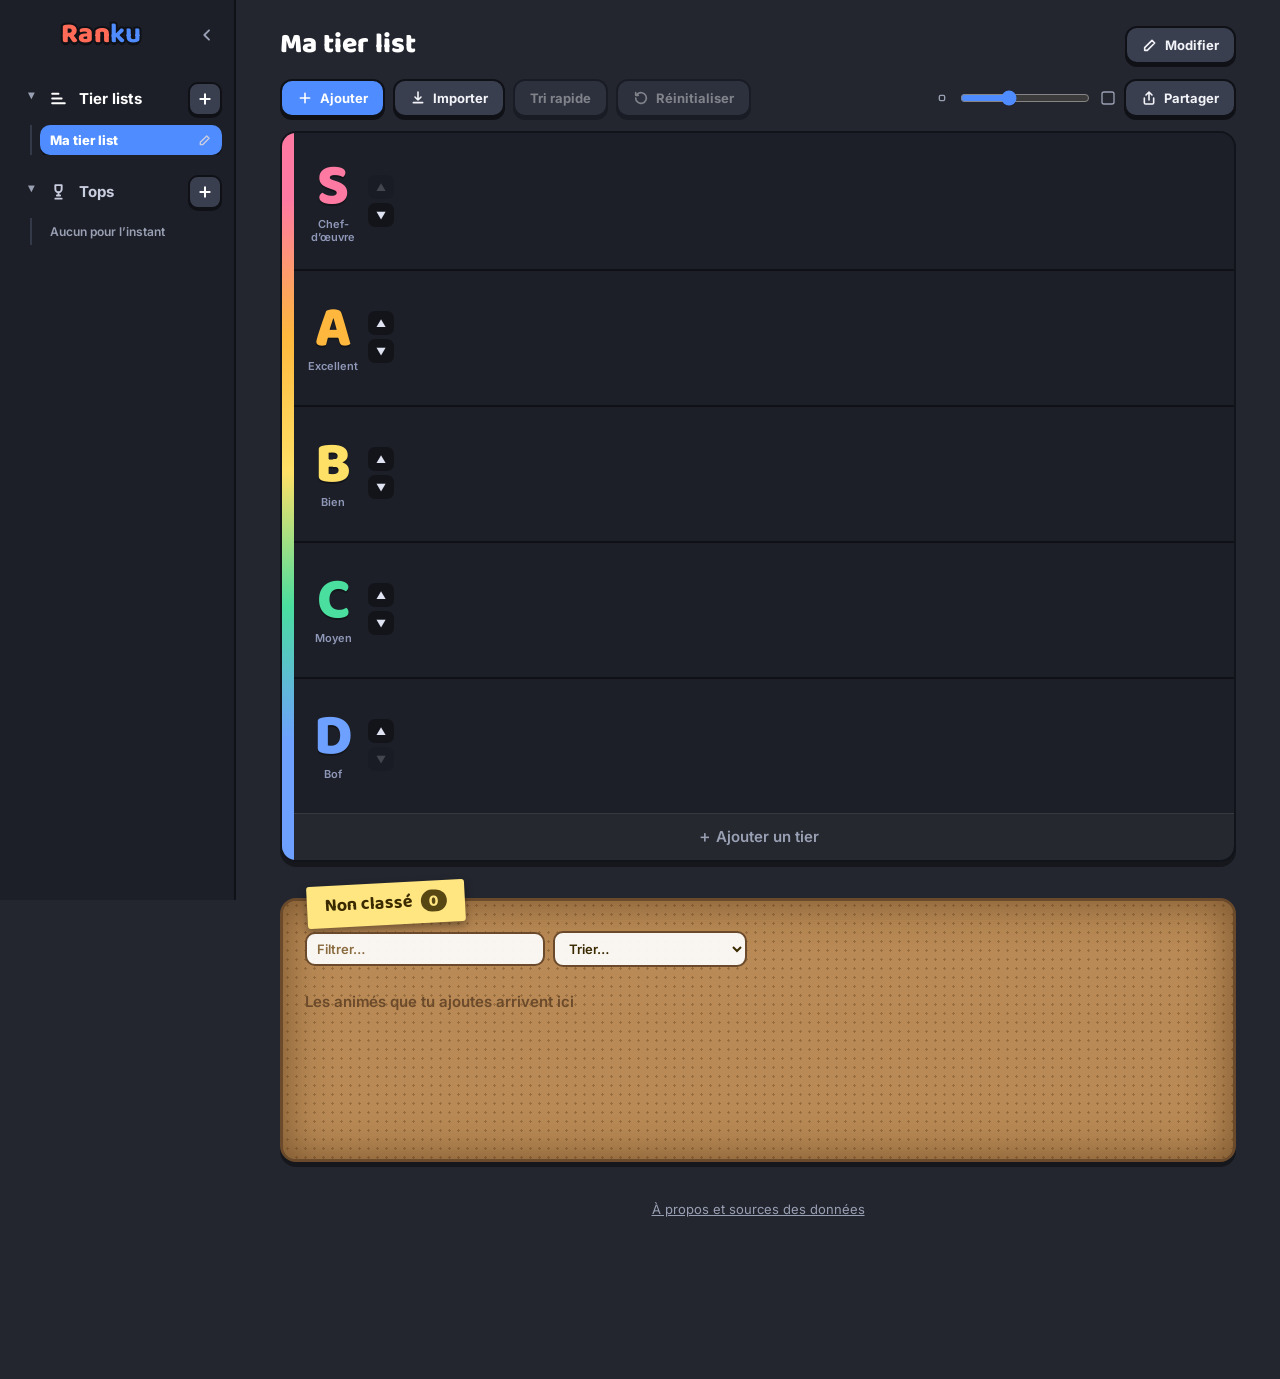
==== index.html @ 0765865b "Personnages d'un animé (tout ajouter), bouton Terminé du tri rapide, correction du null, export imag" ====
<!doctype html>
<html lang="fr">
<head>
<meta charset="utf-8">
<meta name="viewport" content="width=device-width, initial-scale=1, viewport-fit=cover">
<title>Ranku</title>
<link rel="icon" href="icons/icon-192.png">
<link rel="preconnect" href="https://fonts.googleapis.com">
<link rel="stylesheet" href="https://fonts.googleapis.com/css2?family=Baloo+2:wght@600;700;800&family=Inter:wght@400;600;700&display=swap">
<link rel="stylesheet" href="style.css">
</head>
<body>
<aside id="side" aria-label="Navigation"></aside>
<header class="top">
  <h1 class="brand"><img class="mark" src="icons/icon-192.png" alt="" width="38" height="38"><span>Ran</span><b>ku</b></h1>
  <nav id="listTabs" class="list-tabs" aria-label="Navigation"></nav>
</header>

<main id="welcomeView" hidden></main>
<main id="board" hidden></main>
<main id="topView" hidden></main>
<footer class="site-foot"><button id="btnAbout" class="link" type="button">À propos et sources des données</button></footer>

<dialog id="dlgSearch" class="swin">
  <div class="sw-head"><h2 id="srTitle">Ajouter des animés</h2><button class="sw-x" id="srClose" type="button" aria-label="Fermer">✕</button></div>
  <div class="sw-bar"><label class="sw-srch">
    <svg viewBox="0 0 24 24"><circle cx="11" cy="11" r="7"/><path d="M20 20l-3.5-3.5"/></svg>
    <input id="q" type="text" placeholder="Titre d'un animé…" autocomplete="off" autocapitalize="off" spellcheck="false" enterkeyhint="search">
    <kbd title="Appuie sur la touche / pour ouvrir la recherche">/</kbd>
    <button class="sw-clr" id="srClr" type="button" aria-label="Effacer">✕</button>
  </label></div>
  <div class="sw-tools" id="srTools"></div>
  <div class="sw-cnt" id="srCnt"></div>
  <div class="sw-grid" id="results"></div>
  <div class="sw-foot">
    <button class="sw-pill cu-btn" id="srCustom" type="button"><svg viewBox="0 0 24 24"><path d="M12 5v14M5 12h14"/></svg>Carte perso</button>
    <button class="sw-link" id="srAni" type="button" hidden></button>
    <span class="sw-count" id="srCount"></span>
    <button class="sw-go" id="srDone" type="button">Terminé</button>
  </div>
  <div class="sw-toast" id="srToast"></div>
</dialog>

<dialog id="dlgCustom" class="modal">
  <div class="cu-in">
    <h2 id="cuTitle">Carte personnalisée</h2>
    <p class="imp-note" id="cuNote">Pour ce qui n’est pas dans la base : choisis une image, donne-lui un nom, et elle se range comme n’importe quelle carte.</p>
    <div class="cu-row">
      <div class="cu-pic" id="cuPic"><span>Pas d’image</span></div>
      <div class="cu-btns">
        <button class="ghost sm" id="cuPick" type="button">Image de l’appareil…</button>
        <button class="ghost sm" id="cuLinkBtn" type="button">Lien d’une image…</button>
        <input type="file" id="cuFile" accept="image/*" hidden>
      </div>
    </div>
    <div class="fi-link" id="cuLink" hidden><input id="cuUrl" placeholder="https://… adresse d’une image" autocomplete="off"><button class="primary sm" id="cuUrlOk" type="button">Utiliser</button></div>
    <label class="fld">Nom <input id="cuName" maxlength="80" autocomplete="off" placeholder="Ex. Janemba"></label>
    <label class="fld" id="cuSubWrap">Série d’origine (facultatif) <input id="cuSub" maxlength="80" autocomplete="off" placeholder="Ex. Dragon Ball Z"></label>
    <div class="imp-state err" id="cuMsg" hidden></div>
    <div class="foot">
      <button class="ghost" id="cuCancel" type="button">Annuler</button>
      <button class="primary" id="cuOk" type="button">Ajouter</button>
    </div>
  </div>
</dialog>

<dialog id="dlgFiche" class="modal fiche">
  <div class="fi-head">
    <img id="fiImg" alt="">
    <div class="fi-t"><h2 id="fiTitle"></h2><span id="fiSub"></span>
    <div class="fi-img">
      <button class="ghost sm" id="fiPick" type="button">Changer l’image…</button>
      <button class="ghost sm" id="fiLinkBtn" type="button">Lien d’une image…</button>
      <button class="ghost sm" id="fiReset" type="button" hidden>Image d’origine</button>
      <input type="file" id="fiFile" accept="image/*" hidden>
    </div>
    </div>
    <button class="sw-x" id="fiClose" type="button" aria-label="Fermer">✕</button>
  </div>
  <div class="fi-link" id="fiLink" hidden><input id="fiUrl" placeholder="https://… adresse d’une image" autocomplete="off"><button class="primary sm" id="fiUrlOk" type="button">Utiliser</button></div>
  <div class="fi-list" id="fiList"></div>
  <div class="fi-foot">
    <button class="danger" id="fiDel" type="button">Retirer de ma liste</button>
    <button class="primary" id="fiOk" type="button">Terminé</button>
  </div>
</dialog>

<dialog id="dlgTier" class="modal">
  <form method="dialog" id="formTier">
    <h2 id="tierTitle">Modifier le tier</h2>
    <div class="tier tier-preview" id="tierPrev">
      <div class="tier-label"><b></b><small></small></div>
      <div class="zone"></div>
    </div>
    <label class="fld">Nom <input id="tierName" maxlength="20" autocomplete="off" placeholder="S, A, Top…"></label>
    <label class="fld">Légende <input id="tierDesc" maxlength="24" autocomplete="off" placeholder="facultatif"></label>
    <div class="swatches" id="swatches" role="group" aria-label="Couleur"></div>
    <div class="foot">
      <div class="only-edit">
        <button type="button" id="tierDel" class="danger sm">Supprimer</button>
        <button type="button" id="tierUp" class="ghost sm" aria-label="Monter">↑</button>
        <button type="button" id="tierDown" class="ghost sm" aria-label="Descendre">↓</button>
      </div>
      <button value="ok" id="tierOk" class="primary">OK</button>
      <button value="cancel" id="tierCancel" class="ghost only-new">Annuler</button>
    </div>
  </form>
</dialog>

<dialog id="dlgShare" class="modal share">
  <div class="sh-head"><h2>Partager ma tier list</h2><button class="sw-x" id="shClose" type="button" aria-label="Fermer">✕</button></div>
  <div class="sh-prev"><div id="shState">Création de l’image…</div><img id="shImg" alt="Aperçu de ta tier list" hidden></div>
  <div class="sh-act">
    <button class="ghost" id="shDl" type="button" disabled>Télécharger l’image</button>
    <button class="ghost" id="shCopy" type="button" disabled>Copier</button>
    <button class="primary" id="shShare" type="button" disabled>Partager…</button>
  </div>
</dialog>

<dialog id="dlgImport" class="modal">
  <div class="imp-in">
    <h2>Importer ma liste</h2>
    <div class="imp-dest imp-srcrow" id="impSrc"></div>
    <p class="imp-note" id="impNote">Entre ton pseudo AniList : tes animés <b>terminés</b> arrivent dans « Non classé ». Ce qui est déjà dans ta liste ne bouge pas : seuls les <b>nouveaux</b> sont ajoutés, tu peux donc réimporter quand tu veux. Les saisons d’une même licence sont regroupées. Ton profil doit être public.</p>
    <label class="fld" id="impUserRow">Pseudo AniList <input id="impUser" autocomplete="off" autocapitalize="off" spellcheck="false" placeholder="Ex. Goku"></label>
    <div class="imp-file imp-hide" id="impFileRow">
      <button class="ghost" id="impPick" type="button">Choisir le fichier d’export…</button>
      <span id="impFileName">Aucun fichier choisi</span>
      <input type="file" id="impFile" accept=".xml,.gz,application/xml,text/xml,application/gzip,application/x-gzip" hidden>
    </div>
    <div class="imp-dest" id="impDest"></div>
    <div id="impState" class="imp-state" hidden></div>
    <div class="foot">
      <button class="ghost" id="impClose" type="button">Fermer</button>
      <button class="primary" id="impGo" type="button">Importer</button>
    </div>
  </div>
</dialog>

<dialog id="dlgChars" class="modal">
  <div class="imp-in">
    <h2>Personnages principaux de mes animés</h2>
    <p class="imp-note">Choisis une de tes listes d’animés : les personnages <b>principaux</b> de ses animés arrivent dans « Non classé ». Ce qui est déjà dans cette liste ne bouge pas. Les méchants n’ont pas toujours le rôle « principal » : cherche-les avec la barre de recherche.</p>
    <div class="imp-dest" id="chSrc"></div>
    <div id="chState" class="imp-state" hidden></div>
    <div class="foot">
      <button class="ghost" id="chClose" type="button">Fermer</button>
      <button class="primary" id="chGo" type="button">Ajouter</button>
    </div>
  </div>
</dialog>

<dialog id="dlgTop" class="modal">
  <form method="dialog">
    <h2 id="topTitle">Nouveau top</h2>
    <label class="fld">Nom <input id="topName" maxlength="30" autocomplete="off" placeholder="Ex. Mon top 10 animés"></label>
    <div class="imp-dest imp-srcrow" id="topSize"></div>
    <div class="imp-dest type-row" id="topType"></div>
    <div class="foot">
      <div class="only-edit"><button type="button" id="topDel" class="danger sm">Supprimer</button></div>
      <button value="ok" id="topOk" class="primary">Créer</button>
      <button value="cancel" class="ghost only-new">Annuler</button>
    </div>
  </form>
</dialog>

<dialog id="dlgList" class="modal">
  <form method="dialog">
    <h2 id="listTitle">Nouvelle tier list</h2>
    <label class="fld">Nom <input id="listName" maxlength="30" autocomplete="off" placeholder="Ex. Mes animés 2025"></label>
    <div class="imp-dest type-row" id="listType"></div>
    <div class="foot">
      <div class="only-edit"><button type="button" id="listDel" class="danger sm">Supprimer</button></div>
      <button value="ok" id="listOk" class="primary">Créer</button>
      <button value="cancel" class="ghost only-new">Annuler</button>
    </div>
  </form>
</dialog>

<dialog id="dlgAbout" class="modal">
  <form method="dialog">
    <h2>À propos</h2>
    <p>Données des animés : <a href="https://github.com/manami-project/anime-offline-database" target="_blank" rel="noopener">anime-offline-database</a> (manami-project), licence <a href="https://opendatacommons.org/licenses/odbl/1.0/" target="_blank" rel="noopener">ODbL 1.0</a>. Complété par l'API <a href="https://anilist.co" target="_blank" rel="noopener">AniList</a> pour les sorties récentes. Les affiches appartiennent à leurs ayants droit.</p>
    <p id="aboutDate"></p>
    <button value="close" class="primary">Fermer</button>
  </form>
</dialog>

<div id="selBar" class="sel-bar" hidden></div>

<dialog id="dlgSort" class="sortwin">
  <div class="qs-head"><span id="qsProg"></span><button class="sw-x" id="qsClose" type="button" aria-label="Fermer">✕</button></div>
  <div class="qs-bar"><i id="qsFill"></i></div>
  <div class="qs-body" id="qsBody"></div>
  <div class="qs-tiers" id="qsTiers"></div>
  <div class="qs-act">
    <button class="ghost" id="qsUndo" type="button" disabled>Annuler</button>
    <button class="ghost" id="qsSkip" type="button">Passer</button>
    <button class="danger" id="qsDel" type="button">Retirer</button>
    <button class="primary" id="qsDone" type="button">Terminé</button>
  </div>
</dialog>

<div id="toast" class="toast" hidden></div>

<script src="vendor/Sortable.min.js"></script>
<script src="app.js"></script>
</body>
</html>
---- style.css ----
:root {
  --bg: #23262f;
  --panel: #2d313d;
  --panel2: #3a3f50;
  --dark: #1c1f27;
  --edge: #12141b;
  --text: #f3f4f8;
  --muted: #9aa0b4;
  --accent: #4f8cff;
  --accent-d: #2f5fcf;
  --brand: #8b5cf6;
  --danger: #ef4444;
  --card-w: 72px;
  --card-h: 102px;
  --label-w: 86px;
  --max: 1060px;
}
@media (min-width: 700px) {
  :root { --card-w: 86px; --card-h: 122px; --label-w: 118px; }
}
* { box-sizing: border-box; -webkit-tap-highlight-color: transparent; }
html, body { margin: 0; background: var(--bg); color: var(--text); font: 15px/1.45 'Inter', system-ui, -apple-system, 'Segoe UI', sans-serif; }
body { padding-bottom: calc(150px + env(safe-area-inset-bottom)); }
button, input, select { font: inherit; color: inherit; }
button { cursor: pointer; border: 0; border-radius: 10px; padding: 10px 14px; background: var(--panel2); }
button.primary { background: var(--accent); color: #fff; font-weight: 700; box-shadow: 0 3px 0 var(--accent-d); }
button.danger { background: transparent; color: #ff8a8a; border: 1px solid var(--danger); }
button.ghost { background: var(--panel2); }
.icon-btn { width: 42px; height: 42px; padding: 0; font-size: 20px; flex: none; }

/* En-tête */
.top { position: sticky; top: 0; z-index: 5; display: flex; align-items: center; gap: 12px; padding: calc(8px + env(safe-area-inset-top)) max(12px, calc((100% - var(--max)) / 2)) 8px; background: #1c1f27; border-bottom: 1px solid var(--edge); }
.brand { margin: 0; font: 800 28px/1 'Baloo 2', sans-serif; letter-spacing: .01em; }
.brand span { color: #ff6b57; } .brand b { color: var(--accent); }
/* Onglets des tier lists (remplacent le menu caché) */
.top { flex-wrap: wrap; }
.list-tabs { flex: 1 0 100%; display: flex; align-items: center; gap: 6px; overflow-x: auto; scrollbar-width: none; padding: 2px 0; }
.list-tabs::-webkit-scrollbar { display: none; }
@media (min-width: 700px) { .list-tabs { flex: 1; min-width: 0; } }
.chip { flex: none; padding: 7px 14px; border-radius: 10px; background: var(--panel); color: #c9cde0; font-weight: 600; white-space: nowrap; }
.chip.on { background: var(--accent); color: #fff; font-weight: 700; box-shadow: 0 3px 0 var(--accent-d); }
.chip-edit { flex: none; width: 32px; height: 32px; padding: 0; margin-left: -4px; border-radius: 50%; background: var(--panel2); font-size: 15px; }
.chip.add { background: transparent; border: 1px dashed var(--panel2); color: var(--muted); }

/* Flèches pour réordonner les tiers */
.mv { position: absolute; left: calc(var(--label-w) - 32px); top: 50%; transform: translateY(-50%); z-index: 3; display: flex; flex-direction: column; gap: 4px; }
.mv button { width: 26px; height: 24px; padding: 0; border-radius: 7px; background: rgba(0,0,0,.35); color: #dfe2f0; font-size: 10px; line-height: 1; }
.mv button:disabled { opacity: .2; cursor: default; }
.mv button:not(:disabled):hover { background: rgba(0,0,0,.6); }

/* Ajouter des animés : juste au-dessus de « Non classé » */
.add-anime { display: flex; align-items: center; gap: 12px; width: 100%; height: 56px; margin-top: 22px; padding: 0 9px 0 16px; background: #1a1d27; border: 2px solid #3a4260; border-radius: 16px; color: #9aa4c4; font: 600 16px 'Inter', sans-serif; text-align: left; box-shadow: 0 4px 0 rgba(0,0,0,.35); transition: border-color .15s, box-shadow .15s, color .15s; }
.add-anime svg { width: 21px; height: 21px; stroke: var(--accent); fill: none; stroke-width: 2.2; flex: none; }
.add-anime .aa-t { flex: 1; min-width: 0; overflow: hidden; text-overflow: ellipsis; white-space: nowrap; }
.add-anime kbd { font: 600 11px 'Inter', sans-serif; color: #8f98b8; border: 1px solid #3a4260; border-radius: 6px; padding: 2px 7px; }
@media (pointer: coarse) { .add-anime kbd { display: none; } }
.add-anime .aa-b { padding: 9px 16px; border-radius: 11px; background: var(--accent); color: #fff; font: 700 14px 'Inter', sans-serif; box-shadow: 0 3px 0 var(--accent-d); }
.add-anime:hover { border-color: var(--accent); color: #cfd8ff; box-shadow: 0 0 0 4px rgba(79,140,255,.18), 0 4px 0 rgba(0,0,0,.35); }
.add-anime + .cork { margin-top: 34px; }

.site-foot { max-width: var(--max); margin: 28px auto 0; padding: 0 12px; text-align: center; }
.link { background: transparent; color: var(--muted); font-size: 13px; text-decoration: underline; }

#board { max-width: var(--max); margin: 0 auto; }
#board { padding: 18px 12px 0; }

/* Tiers collés : lettre qui rayonne, légende dessous, la lueur de chaque tier se fond dans les voisins */
.tiers { position: relative; border-radius: 16px; overflow: hidden; border: 2px solid var(--edge); box-shadow: 0 5px 0 rgba(0,0,0,.4); background: var(--dark); }
.tiers::before { content: ''; position: absolute; left: 0; top: 0; bottom: 0; width: 6px; background: var(--bar); z-index: 2; }
.tier { position: relative; display: flex; min-height: calc(var(--card-h) + 14px); background: radial-gradient(ellipse 75% 210% at 0% 50%, color-mix(in srgb, var(--c1) 40%, transparent), transparent 75%); }
.tier + .tier::before { content: ''; position: absolute; left: 6px; right: 0; top: 0; height: 1px; background: linear-gradient(90deg, rgba(255,255,255,.14), transparent 70%); }
.tier-label { flex: 0 0 var(--label-w); display: flex; flex-direction: column; align-items: center; justify-content: center; padding: 6px 34px 6px 10px; background: transparent; border-radius: 0; cursor: pointer; }
.tier-label b { font: 800 44px/1 'Baloo 2', sans-serif; max-width: 100%; word-break: break-word; background: linear-gradient(135deg, var(--c1), var(--c2)); -webkit-background-clip: text; background-clip: text; color: transparent; filter: drop-shadow(0 0 14px color-mix(in srgb, var(--c1) 70%, transparent)) drop-shadow(0 2px 0 rgba(0,0,0,.35)); }
.tier-label.long b { font-size: 20px; }
.tier-label small { margin-top: 2px; font: 600 10px/1.2 'Inter', sans-serif; color: #b9bdd0; text-align: center; }
@media (min-width: 700px) {
  .tier-label b { font-size: 58px; }
  .tier-label.long b { font-size: 26px; }
  .tier-label small { font-size: 11px; }
}
.zone { flex: 1; position: relative; z-index: 1; display: flex; flex-wrap: wrap; align-content: flex-start; align-items: center; gap: 8px; padding: 8px 8px 8px 2px; min-height: calc(var(--card-h) + 14px); }

/* Affiches */
.card { position: relative; width: var(--card-w); height: var(--card-h); padding: 0; border-radius: 11px; background: var(--panel2); border: 2px solid #0e1016; box-shadow: 0 3px 0 rgba(0,0,0,.45); flex: 0 0 auto; touch-action: manipulation; transition: translate .15s; cursor: grab; user-select: none; -webkit-user-select: none; }
.card img { width: 100%; height: 100%; object-fit: cover; display: block; border-radius: 9px; pointer-events: none; }
.card .tt { display: none; }
@media (hover: hover) {
  .card:hover { translate: 0 -4px; }
  .card .tt { display: block; position: absolute; left: 0; right: 0; bottom: 0; padding: 22px 6px 6px; border-radius: 0 0 9px 9px; font: 600 11px/1.2 'Inter', sans-serif; color: #fff; text-align: left; background: linear-gradient(transparent, rgba(0,0,0,.88)); opacity: 0; transition: opacity .15s; pointer-events: none; }
  .card:hover .tt { opacity: 1; }
}
.sortable-ghost { opacity: 0 !important; } /* pas d'aperçu fantôme de l'emplacement */
.sortable-chosen { cursor: grabbing; }
.sortable-fallback { opacity: .97 !important; z-index: 9999 !important; scale: 1.06; rotate: 0deg !important; box-shadow: 0 16px 34px rgba(0,0,0,.65) !important; cursor: grabbing; transition: none !important; }

/* Non classé : tableau en liège, polaroïds épinglés */
.cork { margin-top: 36px; border-radius: 16px; border: 3px solid #6b4a2b; box-shadow: 0 5px 0 rgba(0,0,0,.4), inset 0 0 40px rgba(60,35,10,.55); position: relative;
  background: #b98a55 radial-gradient(rgba(90,55,20,.35) 1.2px, transparent 1.4px) 0 0 / 9px 9px; }
.cork .note { position: absolute; top: -18px; left: 24px; z-index: 2; background: #ffe680; color: #3a2a00; font: 700 18px 'Baloo 2', sans-serif; padding: 6px 18px 8px; transform: rotate(-3deg); box-shadow: 0 4px 8px rgba(0,0,0,.35); border-radius: 3px; }
.cork .zone { gap: 24px; padding: 40px 22px 24px; min-height: calc(var(--card-h) + 70px); align-items: flex-start; }
.cork .zone:empty::before { content: 'Les animés que tu ajoutes arrivent ici'; color: #6b4a2b; font-weight: 600; align-self: center; }
.cork .card { width: calc(var(--card-w) + 12px); height: auto; padding: 6px 6px 16px; border: 0; border-radius: 3px; background: #fff; box-shadow: 0 6px 10px rgba(0,0,0,.4); rotate: var(--rot, 0deg); }
.cork .card img { width: var(--card-w); height: var(--card-h); border-radius: 2px; }
.cork .card::before { content: ''; position: absolute; top: -8px; left: 50%; width: 14px; height: 14px; margin-left: -7px; border-radius: 50%; background: radial-gradient(circle at 35% 30%, #ff8a8a, #d11); box-shadow: 0 3px 3px rgba(0,0,0,.45); }
.cork .card:nth-child(odd) { --rot: -3deg; } .cork .card:nth-child(even) { --rot: 2.5deg; } .cork .card:nth-child(3n) { --rot: -1deg; }
.cork .card .tt { left: 6px; right: 6px; bottom: 16px; border-radius: 0; }

/* Ajouter un tier : juste sous le dernier tier, dans le même bloc */
.add-tier { position: relative; z-index: 1; width: 100%; border-radius: 0; padding: 12px; background: rgba(255,255,255,.04); color: var(--muted); font-weight: 600; border-top: 1px solid rgba(255,255,255,.08); }
.add-tier:hover { background: rgba(255,255,255,.09); color: var(--text); }

/* Barre de placement (toucher l'animé, puis le tier) */

/* Fenêtres */
dialog { color: var(--text); background: var(--panel); border: 0; padding: 0; }
dialog::backdrop { background: rgba(0,0,0,.65); }
.modal { border-radius: 16px; width: min(92vw, 380px); box-shadow: 0 5px 0 rgba(0,0,0,.4); }
.modal form { padding: 18px; display: flex; flex-direction: column; gap: 10px; }
.modal h2 { margin: 0 0 4px; font: 700 22px 'Baloo 2', sans-serif; }
.modal label { display: flex; justify-content: space-between; align-items: center; gap: 10px; }
.modal input { background: var(--panel2); border: 0; border-radius: 8px; padding: 8px 10px; min-width: 0; }
.modal a { color: #7fb0ff; }
.modal #dlgTier, #dlgTier.modal { width: min(94vw, 420px); }

/* Fenêtre du tier : aperçu en direct, champs, palette de couleurs, boutons */
.tier-preview { min-height: 88px; border-radius: 12px; overflow: hidden; background-color: var(--dark); border: 2px solid var(--edge); }
.tier-preview .tier-label { flex-basis: 130px; padding-right: 4px; pointer-events: none; }
.tier-preview .tier-label b { font-size: 46px; }
.tier-preview .zone { min-height: 0; }
.modal .fld { display: flex; flex-direction: column; align-items: stretch; gap: 4px; font-size: 13px; color: var(--muted); }
.modal .fld input { font-size: 16px; color: var(--text); padding: 11px 12px; }
.swatches { display: grid; grid-template-columns: repeat(6, 1fr); gap: 10px; padding: 4px 2px; }
.sw { aspect-ratio: 1; padding: 0; border-radius: 50%; border: 3px solid transparent; box-shadow: 0 3px 0 rgba(0,0,0,.4); }
.sw.on { border-color: #fff; transform: scale(1.12); }
.foot { display: flex; align-items: center; gap: 8px; margin-top: 4px; }
.foot .only-edit { display: flex; gap: 6px; order: 0; margin-right: auto; }
.foot .primary { order: 2; min-width: 96px; }
.foot .only-new { order: 1; display: none; margin-right: auto; }
.is-new .only-edit { display: none; }
.is-new .only-new { display: block; }
button.sm { padding: 8px 12px; }
.row { display: flex; gap: 8px; } .row > * { flex: 1; }

/* Fenêtre « Ajouter des animés » : une vraie fenêtre centrée (plein écran sur téléphone) */
.swin { padding: 0; border: 2px solid var(--edge); border-radius: 22px; color: var(--text); background: linear-gradient(180deg, #243050 0, #262a35 190px); width: min(980px, 100vw); max-width: 100vw; height: min(720px, 100dvh); max-height: 100dvh; box-shadow: 0 8px 0 rgba(0,0,0,.35), 0 30px 80px rgba(0,0,0,.6); overflow: hidden; }
.swin[open] { display: flex; flex-direction: column; }
.swin::backdrop { background: rgba(8,9,14,.66); }
@media (max-width: 700px) { .swin { width: 100vw; height: 100dvh; border-radius: 0; border: 0; } }
.sw-head { display: flex; align-items: center; gap: 12px; padding: calc(16px + env(safe-area-inset-top)) 20px 0; }
.sw-head h2 { margin: 0; flex: 1; font: 800 26px 'Baloo 2', sans-serif; }
.sw-x { width: 38px; height: 38px; padding: 0; border-radius: 50%; background: rgba(255,255,255,.1); color: #fff; font-size: 15px; flex: none; }
.sw-x:hover { background: rgba(255,255,255,.2); }
.sw-bar { padding: 14px 20px 8px; }
.sw-srch { display: flex; align-items: center; gap: 10px; background: #1a1d27; border: 2px solid #3a4260; border-radius: 16px; padding: 0 12px 0 16px; transition: border-color .15s, box-shadow .15s; }
.sw-srch:focus-within { border-color: var(--accent); box-shadow: 0 0 0 5px rgba(79,140,255,.22); }
.sw-srch svg { width: 21px; height: 21px; stroke: #8f98b8; fill: none; stroke-width: 2.2; flex: none; }
.sw-srch input { flex: 1; min-width: 0; background: transparent; border: 0; outline: 0; color: #f3f4f8; font: 600 18px 'Inter', sans-serif; padding: 15px 0; }
.sw-srch kbd { font: 600 11px 'Inter', sans-serif; color: #8f98b8; border: 1px solid #3a4260; border-radius: 6px; padding: 2px 7px; }
.sw-clr { display: none; width: 28px; height: 28px; padding: 0; border-radius: 50%; background: #343c58; color: #cfd6ee; font-size: 12px; }
.has-q .sw-clr { display: block; } .has-q .sw-srch kbd { display: none; }
@media (pointer: coarse) { .sw-srch kbd { display: none; } }
.sw-tools { display: flex; align-items: center; gap: 8px; padding: 6px 20px 10px; overflow-x: auto; scrollbar-width: none; }
.sw-pill { flex: none; border-radius: 99px; padding: 8px 15px; background: #323a56; color: #d4d9ee; font: 600 13px 'Inter', sans-serif; }
.sw-pill.on { background: var(--accent); color: #fff; box-shadow: 0 2px 0 var(--accent-d); }
.sw-pill small { opacity: .7; margin-left: 5px; }
.sw-tog { margin-left: auto; display: flex; align-items: center; gap: 8px; flex: none; color: #b9c0dc; font: 600 13px 'Inter', sans-serif; cursor: pointer; user-select: none; }
.sw-tog i { width: 36px; height: 20px; border-radius: 99px; background: #3a4260; position: relative; transition: background .15s; }
.sw-tog i::after { content: ''; position: absolute; top: 3px; left: 3px; width: 14px; height: 14px; border-radius: 50%; background: #fff; transition: transform .15s; }
.sw-tog.on i { background: var(--accent); } .sw-tog.on i::after { transform: translateX(16px); }
.sw-cnt { color: #8f98b8; font-size: 12px; padding: 0 20px 6px; min-height: 22px; }

.sw-grid { flex: 1; overflow-y: auto; padding: 8px 20px 24px; display: grid; grid-template-columns: repeat(auto-fill, minmax(112px, 1fr)); gap: 20px 12px; align-content: start; }
@media (min-width: 700px) { .sw-grid { grid-template-columns: repeat(auto-fill, minmax(128px, 1fr)); gap: 22px 14px; padding: 8px 22px 24px; } }
.sr-it { position: relative; display: block; text-align: left; color: inherit; }
.sw-grid.fresh .sr-it { animation: srpop .3s both; animation-delay: calc(var(--n, 0) * 24ms); }
@keyframes srpop { from { opacity: 0; transform: translateY(8px); } to { opacity: 1; transform: none; } }
.sr-it.leaving { opacity: 0; transform: scale(.92); transition: opacity .25s, transform .25s; pointer-events: none; }
.sr-pic { position: relative; display: block; border-radius: 13px; }
.sr-pic img { width: 100%; aspect-ratio: 2/3; object-fit: cover; display: block; border-radius: 13px; border: 2px solid #0e1016; box-shadow: 0 4px 0 rgba(0,0,0,.4); background: var(--panel2); transition: transform .18s, filter .18s; }
@media (hover: hover) { .sr-it:hover .sr-pic img { transform: translateY(-4px); } }
.sr-it b { display: -webkit-box; margin-top: 9px; font: 600 13px/1.25 'Inter', sans-serif; -webkit-line-clamp: 2; -webkit-box-orient: vertical; overflow: hidden; }
.sr-it mark { background: rgba(79,140,255,.4); color: #fff; border-radius: 3px; padding: 0 1px; }
.sr-meta { display: block; color: #8f98b8; font-size: 12px; }
.sr-it.added .sr-pic img { filter: brightness(.78); }
/* bouton en verre translucide, en bas à gauche de l'affiche */
.sr-ov { position: absolute; left: 8px; bottom: 8px; }
.sr-chip { display: flex; align-items: center; gap: 7px; min-height: 32px; padding: 5px 13px 5px 5px; border-radius: 99px; background: rgba(12,16,30,.5); border: 1px solid rgba(255,255,255,.22); backdrop-filter: blur(8px) saturate(1.3); color: #fff; font: 700 12px 'Inter', sans-serif; white-space: nowrap; cursor: pointer; transition: background .25s, border-color .25s, color .25s, transform .12s; }
.sr-chip:active { transform: scale(.96); }
.sr-chip .ic { position: relative; display: flex; align-items: center; justify-content: center; width: 20px; height: 20px; border-radius: 50%; background: rgba(255,255,255,.9); color: #1a1d27; font: 800 14px 'Inter', sans-serif; font-style: normal; flex: none; }
@media (hover: hover) { .sr-it:not(.added) .sr-chip:hover { background: rgba(28,66,160,.62); border-color: rgba(160,195,255,.7); } }

/* ajouté : un rond vert avec une coche ; au survol il s'étire doucement en « Retirer » (poubelle, verre rouge) */
.sr-chip.ad { gap: 0; padding: 5px; background: rgba(8,58,40,.64); border-color: rgba(74,222,159,.6); color: #c9f8e3; }
.sr-chip.ad .ic { background: #4ade9f; color: #04281c; transition: background .25s, color .25s; }
.sr-chip .ic svg { position: absolute; width: 12px; height: 12px; stroke: currentColor; fill: none; stroke-width: 3.2; stroke-linecap: round; stroke-linejoin: round; transition: opacity .2s, scale .3s cubic-bezier(.3, 1.5, .5, 1), rotate .3s; }
.sr-chip .i-tr { opacity: 0; scale: .3; rotate: -50deg; stroke-width: 2.4; }
.sr-chip .lbl { display: block; max-width: 0; opacity: 0; overflow: hidden; transition: max-width .3s cubic-bezier(.3, 1, .4, 1), opacity .2s; }
.sr-chip .lbl span { display: block; padding: 0 8px 0 7px; white-space: nowrap; }
@media (hover: hover) {
  .sr-chip.ad:not(.just):hover { background: rgba(120,18,28,.7); border-color: rgba(255,125,125,.65); color: #ffdede; }
  .sr-chip.ad:not(.just):hover .ic { background: rgba(255,255,255,.16); color: #ffb4b4; }
  .sr-chip.ad:not(.just):hover .i-ck { opacity: 0; scale: .3; rotate: 50deg; }
  .sr-chip.ad:not(.just):hover .i-tr { opacity: 1; scale: 1; rotate: 0deg; }
  .sr-chip.ad:not(.just):hover .lbl { max-width: 90px; opacity: 1; }
}
.sw-sep { grid-column: 1 / -1; margin-top: 6px; padding-top: 14px; border-top: 1px solid #343c58; color: #9aa4c4; font: 700 13px 'Inter', sans-serif; }
.sw-hint { grid-column: 1 / -1; text-align: center; color: #9aa4c4; padding: 54px 20px; }
.sw-hint .big { font-size: 46px; margin-bottom: 8px; }
.sw-hint p { margin: 4px 0; } .sw-hint small { display: block; color: #707a9c; max-width: 440px; margin: 0 auto 12px; }

.sw-foot { display: flex; align-items: center; gap: 14px; padding: 14px 20px calc(14px + env(safe-area-inset-bottom)); border-top: 1px solid var(--edge); background: #1d212d; min-height: 70px; }
.sw-link { margin-right: auto; padding: 0; background: transparent; color: #7fb0ff; font-size: 13px; text-decoration: underline; text-align: left; }
.sw-link[hidden] { display: block; visibility: hidden; }
.sw-count { color: #c9cde0; font-size: 14px; white-space: nowrap; }
.sw-go { padding: 12px 22px; border-radius: 13px; background: var(--accent); color: #fff; font: 700 15px 'Inter', sans-serif; box-shadow: 0 3px 0 var(--accent-d); }
.sw-toast { position: absolute; left: 50%; bottom: 84px; z-index: 20; display: flex; align-items: center; gap: 14px; max-width: 92%; padding: 11px 16px; border-radius: 14px; background: #0f1220; border: 1px solid #3a4260; color: #e9ecf8; font: 600 13px 'Inter', sans-serif; box-shadow: 0 10px 30px rgba(0,0,0,.5); transform: translate(-50%, 20px); opacity: 0; pointer-events: none; transition: .2s; }
.sw-toast.show { opacity: 1; transform: translate(-50%, 0); pointer-events: auto; }
.sw-toast span { overflow: hidden; text-overflow: ellipsis; white-space: nowrap; }
.sw-toast button { padding: 0; background: transparent; color: #7fb0ff; font: 700 13px 'Inter', sans-serif; text-decoration: underline; flex: none; }

.toast { position: fixed; left: 50%; bottom: calc(90px + env(safe-area-inset-bottom)); transform: translateX(-50%); z-index: 20; background: #000d; padding: 10px 16px; border-radius: 999px; max-width: 90vw; }
.toast[hidden] { display: none; }

/* ===== Animations de base ===== */
@keyframes fadein { from { opacity: 0; } }
@keyframes rise { from { opacity: 0; transform: translateY(14px); } }
@keyframes dlgin { from { opacity: 0; transform: translateY(16px) scale(.97); } }
@keyframes cardpop { 0% { scale: .5; opacity: 0; } 60% { scale: 1.12; opacity: 1; } 100% { scale: 1; } }
@keyframes draw { to { stroke-dashoffset: 0; } }
@keyframes bump { 40% { transform: scale(1.18); } }

/* fenêtres : elles apparaissent en douceur, le fond s'assombrit progressivement */
dialog[open] { animation: dlgin .24s cubic-bezier(.2, .9, .3, 1.05); }
dialog[open]::backdrop { animation: fadein .24s; }

/* arrivée de la page : les tiers montent l'un après l'autre, puis le liège */
.boot .tiers { animation: fadein .4s both; }
.boot .tier { animation: rise .5s both; animation-delay: calc(var(--i, 0) * 70ms); }
.boot .add-anime, .boot .cork { animation: rise .5s both; animation-delay: .45s; }
.tier.pop { animation: rise .4s both; }

/* un animé qui vient d'être ajouté apparaît avec un petit rebond */
.card.pop { animation: cardpop .45s cubic-bezier(.3, 1.4, .5, 1) both; }

/* fenêtre d'ajout : message d'accueil, coche qui se dessine, bouton qui rebondit */
.sw-hint { animation: fadein .35s; }
.sr-chip.pop .i-ck path { stroke-dasharray: 24; stroke-dashoffset: 24; animation: draw .32s .05s ease-out forwards; }
.sr-chip.pop { animation: bump .32s; }
.toast:not([hidden]) { animation: rise .25s; }

/* retours au toucher et au survol */
button { transition: background .15s, color .15s, border-color .15s, filter .15s, scale .12s, box-shadow .15s; }
button:active:not(:disabled) { scale: .96; }
.chip:hover:not(.on) { background: var(--panel2); color: #fff; }
.add-tier:active, .add-anime:active { scale: .99; }
.sw-pill:not(.on):hover { background: #3a4467; }
.mv button { transition: background .15s, opacity .15s, scale .12s; }

@media (prefers-reduced-motion: reduce) {
  *, *::before, *::after { animation-duration: .001ms !important; animation-delay: 0s !important; transition-duration: .001ms !important; }
}

/* ===== Touches façon Croc'Savoir : contour sombre + relief dessous, qui s'enfonce quand on appuie ===== */
:root { --line: #0f1117; }
.top { border-bottom: 2px solid var(--line); }
.modal { border: 2px solid var(--line); }

/* touches colorées (bleues) */
.chip.on, button.primary, .sw-go, .add-anime .aa-b, .sw-pill.on { background: var(--accent); color: #fff; border: 2px solid var(--line); box-shadow: 0 3px 0 var(--line); }
/* touches neutres */
button.ghost, .sw-pill, .sw-x, .chip-edit { background: var(--panel2); color: var(--text); border: 2px solid var(--line); box-shadow: 0 3px 0 var(--line); }
button.danger { background: #3a2328; color: #ff9a9a; border: 2px solid var(--line); box-shadow: 0 3px 0 var(--line); }
.chip:not(.on):not(.add) { background: transparent; color: #c9cde0; }
.chip:not(.on):not(.add):hover { background: var(--panel2); color: #fff; }
.sw-pill.on { color: #fff; }
.sw-pill small { opacity: .75; }
.chip-edit { width: 34px; height: 34px; }

/* appui : la touche s'enfonce */
.chip.on:active, button.primary:active, .sw-go:active, .sw-pill:active, button.ghost:active, button.danger:active, .sw-x:active, .chip-edit:active, .add-anime:active { translate: 0 2px; scale: 1; box-shadow: 0 1px 0 var(--line); }
.add-anime:active .aa-b { box-shadow: 0 1px 0 var(--line); }

/* bouton et champs de recherche : même contour sombre épais */
.add-anime { background: #2a2e3b; border: 2px solid var(--line); box-shadow: 0 4px 0 var(--line); }
.add-anime:hover { background: #2f3342; border-color: var(--accent); box-shadow: 0 4px 0 var(--line), 0 0 0 4px rgba(79,140,255,.18); }
.add-anime kbd, .sw-srch kbd { border-color: var(--line); background: #1c1f27; }
.sw-srch { background: #1f2330; border: 2px solid var(--line); box-shadow: 0 3px 0 var(--line); }
.sw-tools .sw-pill { box-shadow: 0 2px 0 var(--line); }

/* étiquettes colorées en majuscules (comme VOCABULAIRE / INCONTOURNABLE) */
.sr-meta { display: flex; align-items: center; gap: 6px; margin-top: 3px; color: #8f98b8; font-size: 12px; }
.sr-tag { display: inline-block; padding: 1px 7px; border: 2px solid var(--line); border-radius: 7px; font: 800 10px/1.5 'Inter', sans-serif; letter-spacing: .05em; text-transform: uppercase; color: #14141f; background: #7fb0ff; }
.sr-tag.t-MOVIE { background: #ff9ac2; }
.sr-tag.t-OVA { background: #ffb83d; }
.sr-tag.t-ONA { background: #4ade9f; }

/* titres de section en petites capitales espacées (comme « DANS LA MÊME RUBRIQUE ») */
.sw-sep, .sw-cnt { text-transform: uppercase; letter-spacing: .08em; font-weight: 800; font-size: 11px; color: #8f98b8; }
.sw-sep { border-top-color: var(--line); }

/* ===== Barre du haut façon Croc'Savoir : fond plus clair, trait sombre dessous, logo cerné avec son icône ===== */
.top { background: #2d313c; border-bottom: 2px solid var(--line); padding-top: calc(10px + env(safe-area-inset-top)); padding-bottom: 10px; gap: 6px 22px; }
.brand { display: flex; align-items: center; gap: 0; font-size: 32px; letter-spacing: .01em; }
.brand .mark { width: 38px; height: 38px; margin-right: 10px; border-radius: 10px; border: 2px solid var(--line); box-shadow: 0 3px 0 var(--line); background: #16162a; }
.brand span, .brand b { -webkit-text-stroke: 4px var(--line); paint-order: stroke fill; text-shadow: 0 3px 0 var(--line); }
.list-tabs { gap: 8px; }
.chip { font-size: 15px; padding: 8px 16px; }

/* ===== Onglet actif : même forme que sur Croc'Savoir (bord sombre, relief épais, reflet), fond qui coulisse ===== */
.list-tabs { position: relative; padding: 2px 4px 8px; margin: 0 -4px -6px; }
.tab-pill { position: absolute; z-index: 0; left: 0; top: 0; width: 0; height: 0; opacity: 0; pointer-events: none; border-radius: 12px; background: var(--accent); border: 2px solid var(--line); box-shadow: 0 4px 0 var(--line), inset 0 2px 0 rgba(255,255,255,.22); }
.tab-pill.ready { transition: left .34s cubic-bezier(.3, 1.25, .4, 1), width .34s cubic-bezier(.3, 1.25, .4, 1), top .2s, height .2s; }
.list-tabs .chip { position: relative; z-index: 1; border-radius: 12px; border: 2px solid transparent; transition: color .2s, background .2s; }
.list-tabs .chip.on { background: transparent; box-shadow: none; border-color: transparent; color: #fff; text-shadow: 0 1px 0 rgba(0,0,0,.25); }
.list-tabs .chip.on:active { translate: none; box-shadow: none; }
.list-tabs .chip.add { border: 2px dashed #4a5068; }

/* ===== Onglet actif : copie du modèle Croc'Savoir (jaune, légèrement penché, bord sombre, relief) ===== */
.tab-pill { background: linear-gradient(180deg, #ffe27a 0%, #ffd24d 55%, #f7b32b 100%); border: 2px solid #11131a; border-radius: 13px; rotate: -2deg; box-shadow: 0 3px 0 #11131a, 0 0 0 1px rgba(255,255,255,.1), inset 0 2px 0 rgba(255,255,255,.55), inset 0 -3px 0 rgba(214,124,0,.55); }
.list-tabs .chip.on { color: #2a1a00; text-shadow: none; font-weight: 800; rotate: -2deg; }
.list-tabs .chip:not(.on):not(.add) { color: #eef0f7; font-weight: 500; }

/* ===== Reste de la barre : crayon dans l'onglet actif, bouton rond « + » à droite ===== */
.top { flex-wrap: wrap; align-items: center; }
.brand { order: 1; }
.newlist { order: 2; margin-left: auto; width: 44px; height: 44px; padding: 0; flex: none; display: flex; align-items: center; justify-content: center; border-radius: 50%; background: var(--accent); border: 2px solid var(--line); box-shadow: 0 3px 0 var(--line), inset 0 2px 0 rgba(255,255,255,.25); }
.newlist svg { width: 22px; height: 22px; stroke: #fff; fill: none; stroke-width: 3.2; stroke-linecap: round; transition: rotate .3s cubic-bezier(.3, 1.5, .5, 1); }
.newlist:hover svg { rotate: 90deg; }
.newlist:active { translate: 0 2px; scale: 1; box-shadow: 0 1px 0 var(--line); }
.list-tabs { order: 3; flex: 1 0 100%; }
@media (min-width: 700px) {
  .newlist { order: 3; margin-left: 0; }
  .list-tabs { order: 2; flex: 1; min-width: 0; }
}
.list-tabs .chip { display: flex; align-items: center; }
.chip .ed { display: inline-flex; margin-left: 9px; opacity: .55; transition: opacity .15s; }
.chip .ed svg { width: 13px; height: 13px; stroke: currentColor; fill: none; stroke-width: 2.4; stroke-linejoin: round; stroke-linecap: round; }
.chip.on:hover .ed { opacity: 1; }

/* ===== Licences : pile d'affiches, tiroir des saisons, badge, fiche ===== */
.sr-it.stack .sr-pic::before, .sr-it.stack .sr-pic::after { content: ''; position: absolute; inset: 0; border-radius: 13px; border: 2px solid #0e1016; background: #3a4258; z-index: 0; }
.sr-it.stack .sr-pic::before { transform: translate(8px, -8px) rotate(2.5deg); background: #2f3750; }
.sr-it.stack .sr-pic::after { transform: translate(4px, -4px) rotate(1.2deg); }
.sr-it.stack .sr-pic img { position: relative; z-index: 1; }
.sr-it.stack .sr-ov { z-index: 2; }

.card .cnt { position: absolute; right: 5px; bottom: 5px; z-index: 2; padding: 1px 7px; border-radius: 99px; background: rgba(10,14,28,.8); border: 1px solid rgba(255,255,255,.28); color: #fff; font: 800 11px 'Inter', sans-serif; pointer-events: none; }
.cork .card .cnt { bottom: 20px; right: 10px; }



.fiche { width: min(94vw, 560px); max-height: min(88vh, 720px); }
.fiche[open] { display: flex; flex-direction: column; }
.fi-head { display: flex; align-items: center; gap: 14px; padding: 18px 18px 8px; }
.fi-head img { width: 64px; height: 92px; object-fit: cover; border-radius: 10px; border: 2px solid var(--line); box-shadow: 0 3px 0 var(--line); }
.fi-t { flex: 1; min-width: 0; } .fi-t h2 { margin: 0; font: 800 22px/1.15 'Baloo 2', sans-serif; } .fi-t span { color: #9aa0b4; font-size: 13px; }
.fi-list { flex: 1; overflow-y: auto; padding: 6px 18px 10px; display: flex; flex-direction: column; gap: 8px; min-height: 80px; }
.fi-hint, .fi-solo p { margin: 4px 0; color: #9aa0b4; font-size: 13px; }
.fi-solo { display: flex; flex-direction: column; gap: 10px; align-items: flex-start; }
.fi-row { display: flex; align-items: center; gap: 6px; }
.fi-a { flex: none; padding: 8px 10px; border-radius: 10px; background: var(--panel2); color: var(--text); border: 2px solid var(--line); box-shadow: 0 2px 0 var(--line); font: 700 12px 'Inter', sans-serif; }
.fi-a.on { color: #ffd24d; }
.fi-foot { display: flex; justify-content: space-between; gap: 10px; padding: 12px 18px 18px; border-top: 1px solid var(--line); }

/* ligne saison dans la fiche */
.fi-m { flex: 1; min-width: 0; display: flex; align-items: center; gap: 10px; padding: 9px 12px; border-radius: 12px; background: #2a2f42; border: 2px solid var(--line); box-shadow: 0 2px 0 var(--line); font: 600 13px 'Inter', sans-serif; }
.fi-m .t { flex: 1; min-width: 0; overflow: hidden; text-overflow: ellipsis; white-space: nowrap; }
.fi-m em { font-style: normal; color: #8f98b8; flex: none; }
.fi-m.off { opacity: .45; }

/* ===== Partager ===== */
.board-tools { display: flex; justify-content: flex-end; margin: 0 0 12px; }
.share-btn { display: inline-flex; align-items: center; gap: 8px; padding: 9px 16px; border-radius: 12px; background: var(--panel2); color: var(--text); border: 2px solid var(--line); box-shadow: 0 3px 0 var(--line); font: 700 14px 'Inter', sans-serif; }
.share-btn svg { width: 17px; height: 17px; stroke: currentColor; fill: none; stroke-width: 2.4; stroke-linecap: round; stroke-linejoin: round; }
.share-btn:hover { background: #454b62; }
.share-btn:active { translate: 0 2px; scale: 1; box-shadow: 0 1px 0 var(--line); }
.share { width: min(94vw, 720px); max-height: 94vh; }
.share[open] { display: flex; flex-direction: column; }
.sh-head { display: flex; align-items: center; justify-content: space-between; padding: 16px 18px 6px; }
.sh-head h2 { margin: 0; font: 700 22px 'Baloo 2', sans-serif; }
.sh-prev { flex: 1; min-height: 120px; margin: 8px 18px; padding: 10px; border-radius: 14px; background: #1c1f27; border: 2px solid var(--line); overflow: auto; display: flex; align-items: flex-start; justify-content: center; }
.sh-prev img { width: 100%; height: auto; border-radius: 8px; display: block; }
#shState { align-self: center; color: #9aa0b4; }
.sh-opt { padding: 4px 18px; }
.sh-act { display: flex; flex-wrap: wrap; gap: 10px; padding: 12px 18px 18px; justify-content: flex-end; }
.sh-act button { flex: 1 1 auto; }
.sh-act button:disabled { opacity: .5; cursor: default; }

/* ===== Design sobre (variante « bloc continu ») : fond plat, trait de couleur en dégradé continu, lettre colorée à plat ===== */
.tiers::before { width: 12px; }
.tier { background: none; }
.tier + .tier::before { left: 0; right: 0; top: 0; height: 2px; background: var(--line); }
.tier-label { padding-left: 18px; }
.tier-label b { background: none; color: var(--c1); filter: none; text-shadow: 0 2px 0 rgba(0,0,0,.3); }
.tier-label small { color: #8f98b8; }
.tier-preview { background-image: none; }

/* ===== Import AniList ===== */
.imp-btn { display: none; }
.is-new .imp-btn { display: block; }
.imp-in { padding: 18px; display: flex; flex-direction: column; gap: 10px; }
.imp-in h2 { margin: 0 0 2px; font: 700 22px 'Baloo 2', sans-serif; }
.imp-note { margin: 0; color: #9aa0b4; font-size: 13px; }
.imp-state { padding: 10px 12px; border-radius: 12px; font-size: 13px; background: #1c1f27; border: 2px solid var(--line); color: #c9cde0; }
.imp-state.err { border-color: #7a2a30; color: #ffb4b4; background: #2e1d21; }
.imp-state.ok { border-color: #1f6b4c; color: #a9f0cf; background: #1b2b26; }

/* Importer : entre le bouton d'ajout d'animés et « Non classé » */
.import-row { display: flex; margin-top: 12px; }
.import-btn { display: inline-flex; align-items: center; gap: 8px; padding: 9px 16px; border-radius: 12px; background: var(--panel2); color: var(--text); border: 2px solid var(--line); box-shadow: 0 3px 0 var(--line); font: 700 14px 'Inter', sans-serif; }
.import-btn svg { width: 17px; height: 17px; stroke: currentColor; fill: none; stroke-width: 2.4; stroke-linecap: round; stroke-linejoin: round; }
.import-btn:hover { background: #454b62; }
.import-btn:active { translate: 0 2px; scale: 1; box-shadow: 0 1px 0 var(--line); }

/* compteur de « Non classé » et choix de destination de l'import */
.cork .note { display: flex; align-items: center; gap: 8px; }
.cork .note .cnt-n { min-width: 24px; padding: 0 8px; border-radius: 99px; background: rgba(58,42,0,.85); color: #ffe680; font: 800 14px/22px 'Inter', sans-serif; text-align: center; }
.imp-dest { display: flex; flex-wrap: wrap; gap: 8px; }

/* choix de la destination de l'import */
.imp-dest { flex-direction: column; flex-wrap: nowrap; gap: 8px; }
.imp-q { color: var(--muted); font-size: 13px; }
.imp-opt { display: flex; align-items: flex-start; gap: 12px; width: 100%; padding: 10px 12px; border-radius: 12px; background: #2a2f42; border: 2px solid var(--line); box-shadow: 0 3px 0 var(--line); color: var(--text); text-align: left; }
.imp-opt b { display: block; font: 700 14px 'Inter', sans-serif; }
.imp-opt small { display: block; margin-top: 2px; color: #9aa0b4; font: 500 12px/1.35 'Inter', sans-serif; }
.imp-opt .rd { flex: none; width: 18px; height: 18px; margin-top: 2px; border-radius: 50%; border: 2px solid #5b6480; }
.imp-opt.on { background: #26335a; border-color: var(--accent); }
.imp-opt.on .rd { background: var(--accent); border-color: var(--accent); box-shadow: inset 0 0 0 3px #26335a; }
.imp-opt:active { translate: 0 2px; scale: 1; box-shadow: 0 1px 0 var(--line); }

/* listes de personnages */
.type-row { display: none; }
.is-new .type-row { display: flex; }
.chip .ty { display: inline-flex; margin-right: 7px; opacity: .7; }
.chip .ty svg { width: 14px; height: 14px; stroke: currentColor; fill: none; stroke-width: 2.4; stroke-linecap: round; }
.sr-meta { min-width: 0; overflow: hidden; text-overflow: ellipsis; white-space: nowrap; display: block; }

/* changer l'image d'une carte */
.fi-img { display: flex; flex-wrap: wrap; gap: 8px; padding: 6px 18px 0; }
.fi-img button[hidden], .fi-link[hidden] { display: none; }
.fi-link { display: flex; gap: 8px; padding: 8px 18px 0; }
.fi-link input { flex: 1; min-width: 0; background: var(--panel2); border: 0; border-radius: 10px; padding: 9px 12px; color: var(--text); }

/* la liste de la fiche épouse son contenu : les boutons remontent juste dessous */
.fi-list { flex: 0 1 auto; min-height: 0; }

/* boutons d'image : dans l'en-tête, à côté de la jaquette */
.fi-t .fi-img { padding: 10px 0 0; }
.fi-t .fi-img .sm { padding: 7px 11px; font-size: 13px; }
.fi-link { padding-top: 4px; padding-bottom: 6px; }

.fi-t .fi-img { gap: 6px; }
.fi-t .fi-img .sm { padding: 6px 9px; font-size: 12.5px; }

/* pastille « autre couleur » : arc-en-ciel, ouvre le sélecteur libre */
.sw.custom { position: relative; display: block; cursor: pointer; background: conic-gradient(#ff5d5d, #ffe066, #4ade9f, #38bdf8, #a78bfa, #e879f9, #ff5d5d); }
.sw.custom input { position: absolute; inset: 0; width: 100%; height: 100%; opacity: 0; cursor: pointer; border: 0; padding: 0; }

/* import : choix de la source (AniList / MyAnimeList) et fichier d'export */
.imp-hide { display: none !important; }
.imp-srcrow { flex-direction: row; flex-wrap: wrap; }
.imp-file { display: flex; align-items: center; gap: 10px; }
.imp-file span { min-width: 0; overflow: hidden; text-overflow: ellipsis; white-space: nowrap; color: #9aa0b4; font-size: 13px; }
.imp-note a { color: #7fb0ff; }

.imp-file { flex-direction: column; align-items: flex-start; gap: 6px; }
.imp-file button { white-space: nowrap; }

/* ===== Taille des affiches, outils de « Non classé », sélection, tri rapide ===== */
.board-tools { justify-content: space-between; align-items: center; gap: 12px; }
.size-ctl { display: flex; align-items: center; gap: 8px; color: var(--muted); }
.size-ctl svg { width: 16px; height: 16px; fill: none; stroke: currentColor; stroke-width: 2; flex: none; }
.size-ctl input[type=range] { width: 130px; accent-color: var(--accent); cursor: pointer; }
.hide-f { display: none !important; }

.cork-tools { display: flex; flex-wrap: wrap; align-items: center; gap: 8px; padding: 30px 22px 0; position: relative; z-index: 3; }
.cork-tools .pf, .cork-tools .ps { background: rgba(255,255,255,.92); color: #3a2a00; border: 2px solid #6b4a2b; border-radius: 10px; padding: 7px 10px; font: 600 13px 'Inter', sans-serif; min-width: 0; }
.cork-tools .pf { flex: 1 1 150px; max-width: 240px; }
.cork-tools .pf::placeholder { color: #8a6b3f; }
.ct-btn { padding: 7px 12px; border-radius: 10px; background: #3a2a00; color: #ffe680; border: 2px solid #1f1500; box-shadow: 0 3px 0 #1f1500; font: 700 13px 'Inter', sans-serif; }
.ct-btn:active:not(:disabled) { translate: 0 2px; scale: 1; box-shadow: 0 1px 0 #1f1500; }
.ct-btn.on { background: var(--accent); color: #fff; }
.ct-btn:disabled { opacity: .5; cursor: default; }
.cork .zone { padding-top: 24px; }

/* sélection multiple */
.card.sel { outline: 3px solid #fff; outline-offset: 1px; box-shadow: 0 0 0 5px var(--brand), 0 6px 14px rgba(0,0,0,.55); translate: 0 -3px; }
.card.sel::after { content: '✓'; position: absolute; top: -9px; right: -9px; z-index: 3; width: 24px; height: 24px; border-radius: 50%; background: var(--brand); color: #fff; display: flex; align-items: center; justify-content: center; font-weight: 800; box-shadow: 0 2px 6px rgba(0,0,0,.5); }
.sel-bar { position: fixed; left: 0; right: 0; bottom: 0; z-index: 8; padding: 12px max(12px, calc((100% - var(--max)) / 2)) calc(12px + env(safe-area-inset-bottom)); background: #1c1f27; border-top: 2px solid var(--line); border-radius: 16px 16px 0 0; box-shadow: 0 -8px 24px rgba(0,0,0,.55); animation: rise .2s; }
.sel-bar[hidden] { display: none; }
.sb-top { display: flex; align-items: center; justify-content: space-between; flex-wrap: wrap; gap: 8px; margin-bottom: 10px; }
.sb-links { display: flex; gap: 6px; flex-wrap: wrap; }
.sb-btns { display: flex; flex-wrap: wrap; gap: 6px; }
.sb-btns button { min-width: 46px; font-weight: 800; border: 2px solid var(--line); box-shadow: 0 3px 0 var(--line); }
.sb-btns button:disabled { opacity: .4; cursor: default; }
.sb-p { background: var(--panel2); color: var(--text); font-weight: 600; }
.sb-rm { margin-left: auto; background: #3a2328; color: #ff9a9a; font-weight: 700; }

/* tri rapide */
.sortwin { padding: 0; border: 2px solid var(--edge); border-radius: 22px; color: var(--text); background: linear-gradient(180deg, #243050 0, #262a35 220px); width: min(520px, 100vw); max-width: 100vw; height: min(780px, 100dvh); max-height: 100dvh; box-shadow: 0 8px 0 rgba(0,0,0,.35), 0 30px 80px rgba(0,0,0,.6); overflow: hidden; }
.sortwin[open] { display: flex; flex-direction: column; }
.sortwin::backdrop { background: rgba(8,9,14,.7); }
@media (max-width: 700px) { .sortwin { width: 100vw; height: 100dvh; border-radius: 0; border: 0; } }
.qs-head { display: flex; align-items: center; justify-content: space-between; padding: calc(14px + env(safe-area-inset-top)) 18px 8px; }
.qs-head span { font: 800 22px 'Baloo 2', sans-serif; }
.qs-bar { height: 10px; margin: 0 18px; border-radius: 99px; background: #1a1d27; border: 2px solid var(--line); overflow: hidden; }
.qs-bar i { display: block; height: 100%; width: 0; background: var(--accent); transition: width .25s; }
.qs-body { flex: 1; min-height: 0; display: flex; flex-direction: column; align-items: center; justify-content: center; gap: 10px; padding: 12px 18px; text-align: center; }
.qs-card { width: auto; max-width: min(56vw, 250px); max-height: 100%; min-height: 0; aspect-ratio: 2 / 3; object-fit: cover; border-radius: 16px; border: 2px solid #0e1016; box-shadow: 0 6px 0 rgba(0,0,0,.45); background: #3a3f50; animation: rise .22s; flex: 0 1 auto; }
.qs-title { font: 700 20px/1.2 'Baloo 2', sans-serif; max-width: 100%; }
.qs-sub { color: #9aa0b4; font-size: 13px; margin-top: -6px; }
.qs-done { color: #c9cde0; } .qs-done .big { font-size: 56px; } .qs-done p { margin: 4px 0; font: 800 24px 'Baloo 2', sans-serif; color: #fff; } .qs-done small { color: #9aa0b4; }
.qs-tiers { display: grid; grid-template-columns: repeat(auto-fit, minmax(84px, 1fr)); gap: 10px; padding: 8px 18px; }
.qs-t { position: relative; display: flex; flex-direction: column; align-items: center; justify-content: center; gap: 2px; min-height: 66px; padding: 6px; border-radius: 14px; background: linear-gradient(180deg, var(--c1), var(--c2)); color: var(--ink); border: 2px solid var(--line); box-shadow: 0 4px 0 var(--line), inset 0 2px 0 rgba(255,255,255,.35); }
.qs-t b { font: 800 28px/1 'Baloo 2', sans-serif; }
.qs-t small { font: 700 10px 'Inter', sans-serif; opacity: .8; }
.qs-t kbd { position: absolute; top: 4px; right: 6px; font: 700 10px 'Inter', sans-serif; opacity: .55; }
@media (pointer: coarse) { .qs-t kbd { display: none; } }
.qs-t:active { translate: 0 3px; scale: 1; box-shadow: 0 1px 0 var(--line); }
.qs-act { display: flex; gap: 10px; padding: 8px 18px calc(16px + env(safe-area-inset-bottom)); }
.qs-act button { flex: 1; }
.qs-act button:disabled { opacity: .45; cursor: default; }

/* ===== Navigation : accueil, tops ===== */
.brand { cursor: pointer; }
body[data-view="home"] #listTabs, body[data-view="home"] #btnNewList { display: none; }
#homeView, #topView { max-width: var(--max); margin: 0 auto; padding: 18px 12px 0; }

/* accueil : grandes cartes colorées, comme sur Croc'Savoir */
.home-title { margin: 8px 0 16px; font: 800 30px 'Baloo 2', sans-serif; }
.home-grid { display: grid; grid-template-columns: repeat(auto-fit, minmax(260px, 1fr)); gap: 14px; }
.home-card { position: relative; overflow: hidden; display: flex; flex-direction: column; align-items: flex-start; gap: 4px; min-height: 190px; padding: 18px 20px; border-radius: 20px; text-align: left; color: #fff; border: 2px solid var(--line); box-shadow: 0 6px 0 var(--line), inset 0 2px 0 rgba(255,255,255,.3); transition: translate .12s, box-shadow .12s, filter .15s; }
.home-card:hover { filter: brightness(1.07); translate: 0 -2px; }
.home-card:active { translate: 0 3px; scale: 1; box-shadow: 0 2px 0 var(--line), inset 0 2px 0 rgba(255,255,255,.3); }
.home-card.c-tier { background: linear-gradient(135deg, #4f8cff, #8b5cf6); }
.home-card.c-top { background: linear-gradient(135deg, #ff7aa2, #ffb83d); color: #2a1020; }
.home-card .hc-ic { width: 52px; height: 52px; border-radius: 16px; background: rgba(255,255,255,.22); border: 2px solid rgba(0,0,0,.25); display: flex; align-items: center; justify-content: center; margin-bottom: 8px; }
.home-card .hc-ic svg { width: 28px; height: 28px; stroke: currentColor; fill: none; stroke-width: 2.4; stroke-linecap: round; stroke-linejoin: round; }
.home-card b { font: 800 28px/1.1 'Baloo 2', sans-serif; }
.home-card .hc-d { font-size: 14px; opacity: .9; max-width: 300px; }
.home-card .hc-m { margin-top: auto; padding: 3px 12px; border-radius: 99px; background: rgba(0,0,0,.25); font: 800 12px 'Inter', sans-serif; letter-spacing: .04em; text-transform: uppercase; }
.home-card::after { content: ''; position: absolute; right: -24px; bottom: -30px; width: 150px; height: 150px; border-radius: 50%; background: rgba(255,255,255,.14); }
.home-recent { margin-top: 26px; display: flex; flex-direction: column; gap: 8px; }
.hr-t { color: #8f98b8; font: 800 11px 'Inter', sans-serif; letter-spacing: .08em; text-transform: uppercase; }
.hc-recent { display: flex; align-items: center; gap: 12px; width: 100%; padding: 10px 14px; border-radius: 14px; background: #2a2e3b; border: 2px solid var(--line); box-shadow: 0 3px 0 var(--line); color: var(--text); text-align: left; }
.hc-recent i { width: 36px; height: 36px; border-radius: 10px; background: #343949; display: flex; align-items: center; justify-content: center; flex: none; }
.hc-recent i svg { width: 20px; height: 20px; stroke: var(--accent); fill: none; stroke-width: 2.4; stroke-linecap: round; stroke-linejoin: round; }
.hc-recent span { flex: 1; min-width: 0; }
.hc-recent small { display: block; color: #8f98b8; font: 700 11px 'Inter', sans-serif; text-transform: uppercase; letter-spacing: .06em; }
.hc-recent b { display: block; font: 700 15px 'Inter', sans-serif; overflow: hidden; text-overflow: ellipsis; white-space: nowrap; }
.hc-recent em { font-style: normal; color: #8f98b8; font-size: 13px; }
.hc-recent:active { translate: 0 2px; scale: 1; box-shadow: 0 1px 0 var(--line); }

/* tops : podium, puis le reste du classement */
.tp-count { color: var(--muted); font: 700 13px 'Inter', sans-serif; }
.tp-btns { display: flex; flex-wrap: wrap; gap: 8px; justify-content: flex-end; }
#topView .add-anime { margin-top: 4px; }
.tp-wrap { margin-top: 26px; }
.tp-podium { display: flex; align-items: flex-end; justify-content: center; gap: 22px; padding: 38px 0 10px; }
.tp-rest { display: grid; grid-template-columns: repeat(auto-fill, minmax(112px, 1fr)); gap: 26px 16px; justify-items: center; margin-top: 30px; padding: 0 6px; }
.tp-slot { position: relative; display: flex; flex-direction: column; align-items: center; width: var(--w); }
.tp-slot.r1 { --w: 176px; order: 2; } .tp-slot.r2 { --w: 144px; } .tp-slot.r3 { --w: 144px; }
.tp-slot.r4 { --w: 112px; }
.tp-podium .tp-slot:nth-child(1) { order: 1; } .tp-podium .tp-slot:nth-child(2) { order: 2; } .tp-podium .tp-slot:nth-child(3) { order: 3; }
.tp-card { position: relative; width: 100%; aspect-ratio: 2 / 3; border-radius: 14px; border: 2px solid #0e1016; box-shadow: 0 5px 0 rgba(0,0,0,.45); background: var(--panel2); cursor: grab; user-select: none; -webkit-user-select: none; }
.tp-card img { width: 100%; height: 100%; object-fit: cover; display: block; border-radius: 12px; pointer-events: none; }
.tp-slot.r1 .tp-card { box-shadow: 0 5px 0 rgba(0,0,0,.45), 0 0 34px rgba(255,210,77,.5); border-color: #ffd24d; }
.tp-slot.r2 .tp-card { border-color: #cfd6e4; } .tp-slot.r3 .tp-card { border-color: #e0a070; }
.tp-rank { position: absolute; left: 50%; bottom: 36px; translate: -50% 0; z-index: 3; min-width: 34px; height: 34px; padding: 0 6px; border-radius: 99px; display: flex; align-items: center; justify-content: center; background: var(--accent); color: #fff; border: 3px solid var(--line); font: 800 18px 'Baloo 2', sans-serif; box-shadow: 0 2px 0 var(--line); }
.tp-slot.r1 .tp-rank { background: #ffd24d; color: #2a1a00; } .tp-slot.r2 .tp-rank { background: #cfd6e4; color: #1a1d27; } .tp-slot.r3 .tp-rank { background: #e0a070; color: #2a1405; }
.tp-slot.r1 .tp-rank { min-width: 42px; height: 42px; font-size: 22px; }
.tp-name { margin-top: 24px; max-width: 100%; text-align: center; font: 700 13px/1.2 'Inter', sans-serif; display: -webkit-box; -webkit-line-clamp: 2; -webkit-box-orient: vertical; overflow: hidden; }
.tp-crown { position: absolute; top: -34px; left: 50%; translate: -50% 0; z-index: 3; filter: drop-shadow(0 3px 0 rgba(0,0,0,.5)); }
.tp-crown svg { width: 44px; height: 44px; fill: #ffd24d; stroke: var(--line); stroke-width: 1.6; stroke-linejoin: round; }
.tp-add { width: 100%; aspect-ratio: 2 / 3; border-radius: 14px; border: 3px dashed #4a5688; background: rgba(255,255,255,.03); color: #8f98b8; display: flex; flex-direction: column; align-items: center; justify-content: center; gap: 2px; transition: all .15s; }
.tp-add i { font: 600 34px/1 'Inter', sans-serif; font-style: normal; }
.tp-add small { font: 700 12px 'Inter', sans-serif; }
.tp-add:hover { border-color: var(--accent); color: #fff; background: rgba(79,140,255,.1); }
.tp-slot.empty .tp-rank { background: #343949; color: #c9cde0; }
.tp-empty { text-align: center; color: #9aa4c4; padding: 54px 20px; }
.tp-empty .big { font-size: 52px; margin-bottom: 8px; } .tp-empty p { margin: 4px 0; font: 800 22px 'Baloo 2', sans-serif; color: #fff; } .tp-empty small { display: block; max-width: 420px; margin: 0 auto 16px; }
@media (max-width: 700px) {
  .tp-podium { gap: 10px; }
  .tp-slot.r1 { --w: 120px; } .tp-slot.r2 { --w: 92px; } .tp-slot.r3 { --w: 92px; } .tp-slot.r4 { --w: 84px; }
  .tp-rest { grid-template-columns: repeat(auto-fill, minmax(88px, 1fr)); gap: 24px 10px; }
  .tp-rank { bottom: 34px; min-width: 28px; height: 28px; font-size: 15px; }
  .tp-slot.r1 .tp-rank { min-width: 34px; height: 34px; font-size: 18px; }
  .tp-name { font-size: 11px; }
}
.tp-slot.sortable-chosen .tp-card { scale: 1.04; }
.tp-slot .cnt { bottom: 6px; right: 6px; }

/* ===== Barre de navigation (retour, accueil) et index des listes ===== */
.list-tabs { overflow: visible; }
.nav-ic { flex: none; width: 44px; height: 44px; padding: 0; display: flex; align-items: center; justify-content: center; border-radius: 50%; background: var(--panel2); border: 2px solid var(--line); box-shadow: 0 3px 0 var(--line), inset 0 2px 0 rgba(255,255,255,.12); color: #fff; }
.nav-ic svg { width: 22px; height: 22px; stroke: currentColor; fill: none; stroke-width: 2.6; stroke-linecap: round; stroke-linejoin: round; }
.nav-ic:active { translate: 0 2px; scale: 1; box-shadow: 0 1px 0 var(--line); }
.nav-title { display: flex; align-items: center; min-width: 0; max-width: 100%; padding: 8px 14px; border-radius: 12px; background: var(--accent); color: #fff; border: 2px solid var(--line); box-shadow: 0 3px 0 var(--line); font: 800 15px 'Inter', sans-serif; overflow: hidden; text-overflow: ellipsis; white-space: nowrap; }
.nav-title .ed { display: inline-flex; margin-left: 9px; opacity: .7; }
.nav-title .ed svg { width: 13px; height: 13px; stroke: currentColor; fill: none; stroke-width: 2.4; stroke-linejoin: round; stroke-linecap: round; }
.nav-title .ty { display: inline-flex; margin-right: 7px; } .nav-title .ty svg { width: 14px; height: 14px; stroke: currentColor; fill: none; stroke-width: 2.4; stroke-linecap: round; }
#idxView { max-width: var(--max); margin: 0 auto; padding: 18px 12px 0; }
.idx-grid { display: grid; grid-template-columns: repeat(auto-fill, minmax(260px, 1fr)); gap: 12px; }
.idx-card { display: flex; align-items: stretch; border-radius: 16px; background: #2a2e3b; border: 2px solid var(--line); box-shadow: 0 4px 0 var(--line); overflow: hidden; }
.idx-open { flex: 1; min-width: 0; display: flex; align-items: center; gap: 12px; padding: 14px; background: transparent; color: var(--text); text-align: left; border: 0; }
.idx-open i { width: 44px; height: 44px; flex: none; border-radius: 12px; background: #343949; display: flex; align-items: center; justify-content: center; }
.idx-open i svg { width: 24px; height: 24px; stroke: var(--accent); fill: none; stroke-width: 2.4; stroke-linecap: round; stroke-linejoin: round; }
.idx-open span { min-width: 0; } .idx-open b { display: block; font: 800 17px 'Inter', sans-serif; overflow: hidden; text-overflow: ellipsis; white-space: nowrap; }
.idx-open small { display: block; margin-top: 2px; color: #8f98b8; font: 600 12px 'Inter', sans-serif; }
.idx-open:hover { background: rgba(255,255,255,.04); }
.idx-ed { flex: none; width: 52px; background: rgba(0,0,0,.14); border: 0; border-left: 2px solid var(--line); color: #8f98b8; display: flex; align-items: center; justify-content: center; }
.idx-ed svg { width: 18px; height: 18px; stroke: currentColor; fill: none; stroke-width: 2.4; stroke-linejoin: round; stroke-linecap: round; }
.idx-ed:hover { color: #fff; background: rgba(255,255,255,.08); }
.idx-new { display: flex; align-items: center; justify-content: center; gap: 10px; min-height: 76px; border-radius: 16px; border: 3px dashed #4a5688; background: rgba(255,255,255,.03); color: #8f98b8; font: 800 15px 'Inter', sans-serif; }
.idx-new i { font: 600 28px/1 'Inter', sans-serif; font-style: normal; }
.idx-new:hover { border-color: var(--accent); color: #fff; background: rgba(79,140,255,.1); }
.idx-empty { color: #9aa4c4; margin: 0 0 14px; }

/* tops : déplacer en touchant */
.tp-card { cursor: pointer; }
.tp-slot.filled { cursor: pointer; }
.tp-wrap.moving .tp-slot.filled:not(.picked) .tp-card { outline: 2px dashed rgba(79,140,255,.7); outline-offset: 3px; }
.tp-wrap.moving .tp-slot.picked .tp-card { scale: 1.06; outline: 3px solid var(--accent); outline-offset: 3px; }
.tp-hint { text-align: center; color: #8f98b8; font: 600 13px 'Inter', sans-serif; margin: 22px 0 0; }
.tp-bar { position: sticky; bottom: 12px; z-index: 20; display: flex; align-items: center; gap: 8px; margin: 22px auto 0; width: fit-content; max-width: 100%; padding: 8px 8px 8px 16px; border-radius: 16px; background: #2a2e3b; border: 2px solid var(--line); box-shadow: 0 4px 0 var(--line), 0 10px 24px rgba(0,0,0,.4); font: 700 14px 'Inter', sans-serif; }

/* ===== Tops : podium avec socles, reste en grille ===== */
.tp-wrap { margin-top: 18px; padding: 8px 10px 22px; border-radius: 22px; background: radial-gradient(ellipse 60% 55% at 50% 0%, rgba(255,210,77,.13), transparent 70%), #20232e; border: 2px solid var(--line); }
.tp-podium { gap: 10px; padding: 40px 0 0; align-items: flex-end; }
.tp-slot.r1 { --w: 176px; } .tp-slot.r2, .tp-slot.r3 { --w: 148px; }
.tp-name { margin: 10px 0 8px; font: 700 13px/1.2 'Inter', sans-serif; min-height: 2.4em; }
.tp-ped { width: 100%; display: flex; align-items: center; justify-content: center; border: 2px solid #0e1016; border-bottom: 0; border-radius: 12px 12px 0 0; font: 800 38px 'Baloo 2', sans-serif; line-height: 1; box-shadow: inset 0 3px 0 rgba(255,255,255,.35); }
.tp-slot.r1 .tp-ped { height: 86px; font-size: 54px; background: linear-gradient(180deg, #ffe27a, #f2b01e); color: #4a3000; }
.tp-slot.r2 .tp-ped { height: 62px; background: linear-gradient(180deg, #e6ebf5, #a9b3c8); color: #2a3144; }
.tp-slot.r3 .tp-ped { height: 46px; background: linear-gradient(180deg, #efb888, #c27d46); color: #3d1f08; }
.tp-slot.r2 .tp-card, .tp-slot.r3 .tp-card, .tp-slot.r1 .tp-card { box-shadow: 0 5px 0 rgba(0,0,0,.4); }
.tp-slot.r1 .tp-card { box-shadow: 0 5px 0 rgba(0,0,0,.4), 0 0 30px rgba(255,210,77,.45); }
.tp-slot.empty .tp-ped { background: linear-gradient(180deg, #3a4052, #2c3140); color: #7f88a6; box-shadow: none; }
.tp-rest { margin-top: 26px; padding: 0 4px; border-top: 2px solid var(--line); padding-top: 24px; }
.tp-rest .tp-rank { left: 6px; top: 6px; bottom: auto; translate: none; min-width: 30px; height: 30px; font-size: 16px; z-index: 3; }
.tp-rest .tp-name { margin: 8px 0 0; min-height: 0; }
.tp-rest .tp-add { position: relative; }
.tp-rest .tp-add .tp-rank { position: absolute; }
@media (max-width: 700px) {
  .tp-wrap { padding: 4px 6px 16px; border-radius: 18px; }
  .tp-podium { gap: 6px; padding-top: 34px; }
  .tp-slot.r1 { --w: 118px; } .tp-slot.r2, .tp-slot.r3 { --w: 96px; }
  .tp-slot.r1 .tp-ped { height: 64px; font-size: 40px; } .tp-slot.r2 .tp-ped { height: 46px; font-size: 30px; } .tp-slot.r3 .tp-ped { height: 34px; font-size: 26px; }
  .tp-name { font-size: 11px; }
  .tp-rest { gap: 20px 8px; }
}

/* ===== Tops : liste numérotée (numéro, affiche, titre) ===== */
.tp-list { display: flex; flex-direction: column; gap: 10px; margin-top: 18px; }
.tp-row { position: relative; display: flex; flex-direction: row; align-items: center; gap: 14px; width: 100%; min-height: 96px; padding: 0 14px 0 0; border-radius: 16px; background: #272b37; border: 2px solid var(--line); box-shadow: 0 4px 0 var(--line); overflow: hidden; cursor: pointer; transition: translate .12s, box-shadow .12s, outline-color .12s; }
.tp-row.empty { cursor: default; background: transparent; border: 2px dashed #3d4560; box-shadow: none; }
.tp-row .tp-num { flex: none; align-self: stretch; width: 64px; display: flex; align-items: center; justify-content: center; background: linear-gradient(180deg, #5b8dff, #3a64c8); color: #fff; font: 800 34px 'Baloo 2', sans-serif; text-shadow: 0 2px 0 rgba(0,0,0,.2); }
.tp-row.r1 .tp-num { background: linear-gradient(180deg, #ffe27a, #f2b01e); color: #4a3000; text-shadow: none; font-size: 40px; }
.tp-row.r2 .tp-num { background: linear-gradient(180deg, #e6ebf5, #a9b3c8); color: #2a3144; text-shadow: none; }
.tp-row.r3 .tp-num { background: linear-gradient(180deg, #efb888, #c27d46); color: #3d1f08; text-shadow: none; }
.tp-row.empty .tp-num { background: #2c3140; color: #6f7897; }
.tp-row .tp-card { flex: none; width: 56px; margin: 8px 0; aspect-ratio: 2 / 3; border-radius: 8px; border: 2px solid #0e1016; box-shadow: none; scale: 1; outline: 0; }
.tp-row .tp-card img { border-radius: 6px; }
.tp-txt { flex: 1; min-width: 0; display: flex; flex-direction: column; gap: 2px; }
.tp-row .tp-name { display: block; margin: 0; min-height: 0; text-align: left; font: 800 17px/1.2 'Inter', sans-serif; color: #f2f4fb; overflow: hidden; text-overflow: ellipsis; display: -webkit-box; -webkit-line-clamp: 2; -webkit-box-orient: vertical; }
.tp-txt small { color: #8f98b8; font: 600 13px 'Inter', sans-serif; }
.tp-row .tp-add { flex: 1; width: auto; aspect-ratio: auto; height: 64px; margin: 14px 0; border: 0; background: transparent; flex-direction: row; justify-content: flex-start; gap: 10px; color: #7f88a6; font-weight: 700; }
.tp-row .tp-add:hover { color: #fff; }
.tp-row.filled:hover { background: #2d3240; }
.tp-list.moving .tp-row.filled:not(.picked), .tp-list.moving .tp-row.empty { outline: 2px dashed rgba(79,140,255,.55); outline-offset: -6px; cursor: pointer; }
.tp-row.picked { outline: 3px solid var(--accent); outline-offset: -3px; background: #2a3550; }
@media (max-width: 700px) {
  .tp-row { min-height: 88px; gap: 12px; }
  .tp-row .tp-num { width: 52px; font-size: 28px; } .tp-row.r1 .tp-num { font-size: 32px; }
  .tp-row .tp-card { width: 50px; }
  .tp-row .tp-name { font-size: 15px; }
}
.tp-row { order: 0 !important; }

/* ===== Tops : style C, bannière floue (A sobre et E tableau sont gardés dans design/tops.html) ===== */
.tp-row { min-height: 92px; padding: 0 16px 0 12px; gap: 14px; background: #1c1f27; box-shadow: none; }
.tp-row.empty { background: transparent; }
.tp-bg { position: absolute; inset: -20px; background-size: cover; background-position: center 25%; filter: blur(14px) saturate(1.2); opacity: .55; pointer-events: none; }
.tp-row.filled::after { content: ''; position: absolute; inset: 0; background: linear-gradient(90deg, rgba(20,22,30,.92) 0%, rgba(20,22,30,.55) 55%, rgba(20,22,30,.2) 100%); pointer-events: none; }
.tp-row.filled > *:not(.tp-bg) { position: relative; z-index: 2; }
.tp-row .tp-num, .tp-row.r1 .tp-num, .tp-row.r2 .tp-num, .tp-row.r3 .tp-num, .tp-row.empty .tp-num { align-self: auto; width: 44px; background: none; text-shadow: 0 2px 8px rgba(0,0,0,.6); color: #fff; font: 800 38px 'Baloo 2', sans-serif; }
.tp-row.r1 .tp-num { color: var(--gold, #ffd24d); } .tp-row.r2 .tp-num { color: #cfd6e4; } .tp-row.r3 .tp-num { color: #e0a070; }
.tp-row.empty .tp-num { color: #6f7897; text-shadow: none; }
.tp-row .tp-card { width: 52px; margin: 0; border: 0; border-radius: 8px; box-shadow: 0 4px 12px rgba(0,0,0,.5); }
.tp-row .tp-card img { border-radius: 8px; }
.tp-row .tp-name { text-shadow: 0 1px 6px rgba(0,0,0,.7); font-size: 17px; }
.tp-txt small { color: #b4bbd6; }
.tp-row.filled:hover { background: #1c1f27; filter: brightness(1.12); }
.tp-row.picked { background: #1c1f27; }
@media (max-width: 700px) { .tp-row .tp-num, .tp-row.r1 .tp-num { width: 38px; font-size: 32px; } .tp-row .tp-card { width: 48px; } .tp-row .tp-name { font-size: 15px; } }
.tp-row .tp-num { flex: 0 0 44px; box-sizing: border-box; padding: 0; justify-content: center; }
.tp-row .tp-card { flex: 0 0 52px; }
@media (max-width: 700px) { .tp-row .tp-num { flex-basis: 38px; } .tp-row .tp-card { flex-basis: 48px; } }

img.noimg { visibility: hidden; }
.sr-pic:has(img.noimg), .tp-card:has(img.noimg), .card:has(img.noimg) { background: linear-gradient(135deg, #343949, #23262f); }

/* ===== Cartes personnalisées ===== */
.cu-in { display: flex; flex-direction: column; gap: 12px; min-width: min(420px, 86vw); }
.cu-in h2 { font: 800 22px 'Baloo 2', sans-serif; }
.cu-row { display: flex; gap: 14px; align-items: flex-start; }
.cu-pic { flex: none; width: 110px; aspect-ratio: 2 / 3; border-radius: 12px; border: 3px dashed #4a5688; background: rgba(255,255,255,.03); display: flex; align-items: center; justify-content: center; overflow: hidden; color: #8f98b8; font: 700 12px 'Inter', sans-serif; text-align: center; }
.cu-pic img { width: 100%; height: 100%; object-fit: cover; display: block; }
.cu-pic:has(img) { border-style: solid; border-color: var(--line); }
.cu-btns { display: flex; flex-direction: column; gap: 8px; align-items: flex-start; }
.cu-open { white-space: nowrap; }
#dlgCustom { width: min(460px, 94vw); }
.cu-in { box-sizing: border-box; padding: 22px 22px 18px; min-width: 0; }
.cu-in .fld { display: flex; flex-direction: column; gap: 6px; color: var(--muted); font: 700 13px 'Inter', sans-serif; }
.cu-in .fld input, .cu-in .fi-link input { box-sizing: border-box; width: 100%; }
.cu-in .foot { display: flex; justify-content: flex-end; gap: 10px; margin-top: 4px; }
.sw-foot .cu-btn { display: inline-flex; align-items: center; gap: 8px; padding: 11px 18px; font: 800 14px 'Inter', sans-serif; flex: none; white-space: nowrap; }
.sw-foot .cu-btn svg { width: 16px; height: 16px; stroke: var(--accent); fill: none; stroke-width: 3.2; stroke-linecap: round; }
.sw-foot .cu-btn:active { translate: 0 2px; scale: 1; box-shadow: 0 1px 0 var(--line); }

.tp-row.sortable-ghost { opacity: .35; }
.tp-row.sortable-chosen { scale: 1.02; }
.tp-list .tp-row.filled { cursor: grab; }

/* ===== Version B : barre du haut fixe, fil d'Ariane, titre, outils étiquetés, contenu centré ===== */
:root { --max: 980px; }
.top { flex-wrap: nowrap; gap: 6px 26px; }
.list-tabs { order: 2; flex: 0 1 auto; margin: 0; padding: 0; overflow: visible; gap: 6px; }
.tab { padding: 8px 18px; border-radius: 12px; background: transparent; color: #c9cde0; font: 700 15px 'Inter', sans-serif; border: 2px solid transparent; }
.tab:hover:not(.on) { background: var(--panel2); color: #fff; }
.tab.on { background: var(--accent); color: #fff; border-color: var(--line); box-shadow: 0 3px 0 var(--line), inset 0 2px 0 rgba(255,255,255,.22); }
#board, #topView, #idxView, #homeView { max-width: var(--max); margin: 0 auto; padding-left: 12px; padding-right: 12px; }
#board { padding-top: 0; }
.crumb { display: flex; align-items: center; gap: 8px; padding: 18px 0 0; color: var(--muted); font: 600 13px 'Inter', sans-serif; }
.crumb b { color: #fff; } .crumb i { font-style: normal; opacity: .6; }
.crumb-l { background: transparent; color: var(--muted); padding: 0; font: inherit; } .crumb-l:hover { color: #fff; text-decoration: underline; }
.pg-title { position: relative; display: flex; align-items: center; gap: 12px; padding: 6px 0 12px; }
.pg-name, .pg-h { margin: 0; margin-right: auto; display: flex; align-items: center; gap: 10px; background: transparent; color: #fff; font: 800 28px 'Baloo 2', sans-serif; }
.pg-name { padding: 2px 10px 2px 0; border-radius: 10px; } .pg-name:hover { background: rgba(255,255,255,.06); }
.pg-name svg { width: 22px; height: 22px; stroke: var(--accent); fill: none; stroke-width: 2.4; stroke-linecap: round; }
.pg-name .car { font-style: normal; font-size: 16px; color: var(--muted); }
.pg-menu { position: absolute; left: 0; top: calc(100% - 6px); z-index: 30; min-width: 240px; padding: 6px; display: flex; flex-direction: column; gap: 2px; border-radius: 14px; background: #2d313c; border: 2px solid var(--line); box-shadow: 0 5px 0 var(--line), 0 14px 30px rgba(0,0,0,.45); }
.pg-menu button { text-align: left; padding: 9px 12px; border-radius: 9px; background: transparent; color: var(--text); font: 600 14px 'Inter', sans-serif; }
.pg-menu button:hover { background: var(--panel2); } .pg-menu button.on { background: var(--accent); color: #fff; } .pg-menu .all { color: #7fb0ff; margin-top: 4px; border-top: 1px solid var(--line); border-radius: 0 0 9px 9px; }
.tb-row { display: flex; flex-wrap: wrap; align-items: center; gap: 8px; padding-bottom: 14px; }
.tb-row .sp { flex: 1; }
.tb-btn { display: inline-flex; align-items: center; gap: 7px; padding: 9px 15px; border-radius: 12px; background: var(--panel2); color: var(--text); border: 2px solid var(--line); box-shadow: 0 3px 0 var(--line); font: 700 13px 'Inter', sans-serif; white-space: nowrap; }
.tb-btn svg { width: 16px; height: 16px; stroke: currentColor; fill: none; stroke-width: 2.4; stroke-linecap: round; stroke-linejoin: round; }
.tb-btn:hover { background: #454b62; } .tb-btn.p { background: var(--accent); color: #fff; } .tb-btn.p:hover { filter: brightness(1.1); }
.tb-btn.on { background: var(--accent); color: #fff; }
.tb-btn:disabled { opacity: .45; pointer-events: none; }
.tb-btn:active { translate: 0 2px; scale: 1; box-shadow: 0 1px 0 var(--line); }
.tb-count { color: var(--muted); font: 700 13px 'Inter', sans-serif; padding: 0 6px; }
.tb-row .size-ctl { margin: 0; }
.idx-grid { margin-top: 6px; }
@media (max-width: 700px) {
  .top { flex-wrap: wrap; }
  .list-tabs { order: 3; flex: 1 0 100%; overflow-x: auto; }
  .pg-name, .pg-h { font-size: 22px; }
}
body[data-view="home"] #listTabs { display: flex !important; }
#topView, #idxView { padding-top: 0; }

/* ===== Disposition A : barre latérale fixe à gauche (écran large) ===== */
#side { display: none; }
@media (min-width: 900px) {
  body[data-layout="a"] { padding-left: 236px; }
  body[data-layout="a"] #side { position: fixed; z-index: 6; left: 0; top: 0; bottom: 0; width: 236px; display: flex; flex-direction: column; gap: 3px; padding: 16px 12px 14px; overflow-y: auto; background: #1c1f27; border-right: 2px solid var(--line); }
  body[data-layout="a"] .top { display: none; }
  body[data-layout="a"] .crumb { display: none; }
  body[data-layout="a"] .pg-title { padding-top: 22px; }
  body[data-layout="a"] #homeView, body[data-layout="a"] #idxView { padding-top: 6px; }
  body[data-layout="a"] #btnLayout, body[data-layout="a"] .site-foot > span { display: none; }
  body[data-layout="a"] .sel-bar { left: 236px; }
}
.sd-brand { cursor: pointer; display: flex; align-items: center; padding: 2px 6px 16px; font: 800 28px/1 'Baloo 2', sans-serif; }
.sd-brand .mark { width: 34px; height: 34px; margin-right: 9px; border-radius: 9px; border: 2px solid var(--line); background: #16162a; }
.sd-brand span { color: #ff6b57; } .sd-brand b { color: var(--accent); }
.sd-nav { display: flex; align-items: center; gap: 11px; margin-top: 8px; padding: 10px 12px; border-radius: 12px; background: transparent; color: #c9cde0; font: 700 15px 'Inter', sans-serif; text-align: left; border: 2px solid transparent; }
.sd-nav svg { width: 19px; height: 19px; stroke: currentColor; fill: none; stroke-width: 2.4; stroke-linecap: round; stroke-linejoin: round; flex: none; }
.sd-nav:hover:not(.on) { background: var(--panel2); color: #fff; }
.sd-nav.on { background: var(--accent); color: #fff; border-color: var(--line); box-shadow: 0 3px 0 var(--line), inset 0 2px 0 rgba(255,255,255,.22); }
.sd-sub { display: flex; align-items: center; gap: 7px; padding: 7px 12px 7px 42px; border-radius: 10px; background: transparent; color: #aab1cf; font: 600 13px 'Inter', sans-serif; text-align: left; overflow: hidden; text-overflow: ellipsis; white-space: nowrap; }
.sd-sub svg { width: 13px; height: 13px; stroke: currentColor; fill: none; stroke-width: 2.4; stroke-linecap: round; flex: none; margin-left: -20px; }
.sd-sub:hover { background: var(--panel2); color: #fff; } .sd-sub.on { background: var(--panel); color: #fff; box-shadow: inset 3px 0 0 var(--accent); }
.sd-new { margin: 4px 6px 4px 30px; padding: 7px 12px; border: 2px dashed #3d4560; border-radius: 10px; background: transparent; color: var(--muted); font: 700 12px 'Inter', sans-serif; text-align: left; }
.sd-new:hover { border-color: var(--accent); color: #fff; }
.sd-fill { flex: 1; }
.sd-layout { padding-left: 12px; font-size: 11px; color: var(--muted); white-space: normal; }
.sd-brand { order: -1; }
body[data-layout="a"] .ft-sep { display: none; }

/* ===== Barre latérale façon explorateur : volets repliables, « + », crayon au survol ===== */
.sd-head { display: flex; align-items: center; gap: 6px; margin-top: 8px; }
.sd-head .sd-nav { flex: 1; margin-top: 0; min-width: 0; }
.sd-nav .car { font-style: normal; font-size: 12px; width: 12px; color: var(--muted); transition: rotate .15s; flex: none; } .sd-nav .car.open { rotate: 90deg; }
.sd-nav.on { background: transparent; border-color: transparent; box-shadow: none; color: #fff; }
.sd-plus { flex: none; width: 34px; height: 34px; border-radius: 10px; background: var(--panel2); border: 2px solid var(--line); box-shadow: 0 2px 0 var(--line); display: flex; align-items: center; justify-content: center; color: #fff; }
.sd-plus svg { width: 16px; height: 16px; stroke: currentColor; fill: none; stroke-width: 3; stroke-linecap: round; }
.sd-plus:hover { background: var(--accent); } .sd-plus:active { translate: 0 2px; scale: 1; box-shadow: none; }
.sd-list { display: flex; flex-direction: column; gap: 2px; margin: 2px 0 4px 18px; padding-left: 8px; border-left: 2px solid #343949; max-height: 46vh; overflow-y: auto; }
.sd-item { display: flex; align-items: center; border-radius: 10px; }
.sd-item .sd-sub { flex: 1; min-width: 0; padding: 7px 10px; }
.sd-item .sd-sub span { overflow: hidden; text-overflow: ellipsis; white-space: nowrap; }
.sd-item .sd-sub svg { margin-left: 0; }
.sd-item:hover { background: var(--panel2); }
.sd-item.on { background: var(--accent); box-shadow: 0 2px 0 var(--line); } .sd-item.on .sd-sub { color: #fff; font-weight: 800; }
.sd-ed { flex: none; width: 28px; height: 28px; margin-right: 3px; border-radius: 8px; background: transparent; color: #c9cde0; display: none; align-items: center; justify-content: center; }
.sd-ed svg { width: 14px; height: 14px; stroke: currentColor; fill: none; stroke-width: 2.4; stroke-linejoin: round; stroke-linecap: round; }
.sd-item:hover .sd-ed, .sd-item.on .sd-ed { display: flex; } .sd-ed:hover { background: rgba(0,0,0,.25); color: #fff; }
.sd-none { padding: 6px 10px; color: var(--muted); font: 600 12px 'Inter', sans-serif; }
.pg-h svg { width: 24px; height: 24px; stroke: var(--accent); fill: none; stroke-width: 2.4; stroke-linecap: round; }
.pg-title { padding-top: 22px; }
.menu-btn { width: 44px; height: 44px; border-radius: 50%; background: var(--panel2); border: 2px solid var(--line); box-shadow: 0 3px 0 var(--line); color: #fff; display: flex; align-items: center; justify-content: center; }
.menu-btn svg { width: 22px; height: 22px; stroke: currentColor; fill: none; stroke-width: 2.6; stroke-linecap: round; }
.list-tabs { order: 3; flex: 0 0 auto; margin-left: auto; }
body[data-layout="a"] #board, body[data-layout="a"] #topView { padding-top: 0; }
@media (max-width: 899px) {
  #side { display: flex; position: fixed; z-index: 40; left: 0; top: 0; bottom: 0; width: min(290px, 84vw); flex-direction: column; gap: 3px; padding: 16px 12px 14px; overflow-y: auto; background: #1c1f27; border-right: 2px solid var(--line); translate: -105% 0; transition: translate .22s ease; box-shadow: 6px 0 30px rgba(0,0,0,.5); }
  body.side-open #side { translate: 0 0; }
  body.side-open::after { content: ''; position: fixed; inset: 0; z-index: 39; background: rgba(0,0,0,.5); }
  .top { flex-wrap: nowrap; }
}
@media (min-width: 900px) { .menu-btn { display: none; } }
.sd-plus, .sd-ed, .menu-btn { padding: 0; }
.sd-plus svg, .sd-ed svg, .menu-btn svg { flex: none; }
/* survol des listes dans la barre : un seul fond sur toute la ligne, discret ; la ligne active reste bleue */
.sd-item .sd-sub:hover, .sd-item .sd-sub:focus-visible { background: transparent; color: #fff; }
.sd-item:hover { background: rgba(255,255,255,.07); }
.sd-item.on, .sd-item.on:hover { background: var(--accent); }
.sd-item.on:hover { filter: brightness(1.08); }
.sd-item .sd-ed:hover { background: rgba(0,0,0,.22); }

/* bouton Réinitialiser armé */
.tb-btn.danger-on { background: #7a2630; border-color: #3a0f15; color: #ffd9de; }
/* barre latérale réductible (écran large) */
.sd-top { display: flex; align-items: flex-start; justify-content: space-between; gap: 6px; }
.sd-top .sd-brand { padding-bottom: 14px; }
.sd-collapse { flex: none; width: 30px; height: 30px; margin-top: 4px; padding: 0; border-radius: 9px; background: transparent; color: var(--muted); display: flex; align-items: center; justify-content: center; }
.sd-collapse svg { width: 16px; height: 16px; stroke: currentColor; fill: none; stroke-width: 2.8; stroke-linecap: round; stroke-linejoin: round; }
.sd-collapse:hover { background: var(--panel2); color: #fff; }
@media (min-width: 900px) {
  body.side-min[data-layout="a"] { padding-left: 72px; }
  body.side-min[data-layout="a"] #side { width: 72px; padding-left: 10px; padding-right: 10px; overflow-x: hidden; align-items: center; }
  body.side-min .sd-top { flex-direction: column; align-items: center; }
  body.side-min .sd-brand span, body.side-min .sd-brand b, body.side-min .sd-t, body.side-min .car, body.side-min .sd-plus, body.side-min .sd-list { display: none; }
  body.side-min .sd-brand { padding: 2px 0 6px; } body.side-min .sd-brand .mark { margin: 0; }
  body.side-min .sd-head { width: 100%; } body.side-min .sd-head .sd-nav { justify-content: center; padding: 10px 0; }
}
@media (max-width: 899px) { .sd-collapse { display: none; } }

/* ===== Écran « rien ici » (tout a été supprimé) ===== */
#welcomeView { max-width: var(--max); margin: 0 auto; padding: 60px 16px 0; }
.wl-box { max-width: 560px; margin: 0 auto; text-align: center; padding: 30px 26px; border-radius: 22px; background: #272b37; border: 2px solid var(--line); box-shadow: 0 5px 0 var(--line); }
.wl-big { font-size: 48px; } .wl-box h2 { margin: 6px 0 8px; font: 800 28px 'Baloo 2', sans-serif; }
.wl-p { color: #b4bbd6; margin: 0 0 14px; line-height: 1.45; }
.wl-steps { display: flex; flex-direction: column; gap: 10px; text-align: left; margin-bottom: 18px; color: #c9cde0; line-height: 1.4; }
.wl-steps > div { display: flex; align-items: center; gap: 10px; padding: 10px 12px; border-radius: 12px; background: rgba(0,0,0,.18); }
.wl-steps > div b { color: #fff; margin-right: -4px; }
.wl-plus { flex: none; width: 30px; height: 30px; border-radius: 9px; background: var(--panel2); border: 2px solid var(--line); display: flex; align-items: center; justify-content: center; color: #fff; }
.wl-plus svg { width: 14px; height: 14px; stroke: currentColor; fill: none; stroke-width: 3; stroke-linecap: round; }
.wl-btns { display: flex; flex-wrap: wrap; gap: 10px; justify-content: center; }
.wl-mob { display: none; color: var(--muted); font-size: 13px; margin: 0 0 14px; }
@media (max-width: 899px) { .wl-mob { display: block; } .wl-p { display: none; } }

/* ===== Recherche de personnages : bandeau « personnages de … » ===== */
.sr-modelab { align-self: center; color: #b4bbd6; font: 700 13px 'Inter', sans-serif; margin-right: 4px; white-space: nowrap; }
.sw-pill:disabled { opacity: .5; pointer-events: none; }
.sw-tools { flex-wrap: wrap; row-gap: 6px; }
.sw-tools .sw-pill[data-anime] { max-width: 260px; overflow: hidden; text-overflow: ellipsis; white-space: nowrap; }
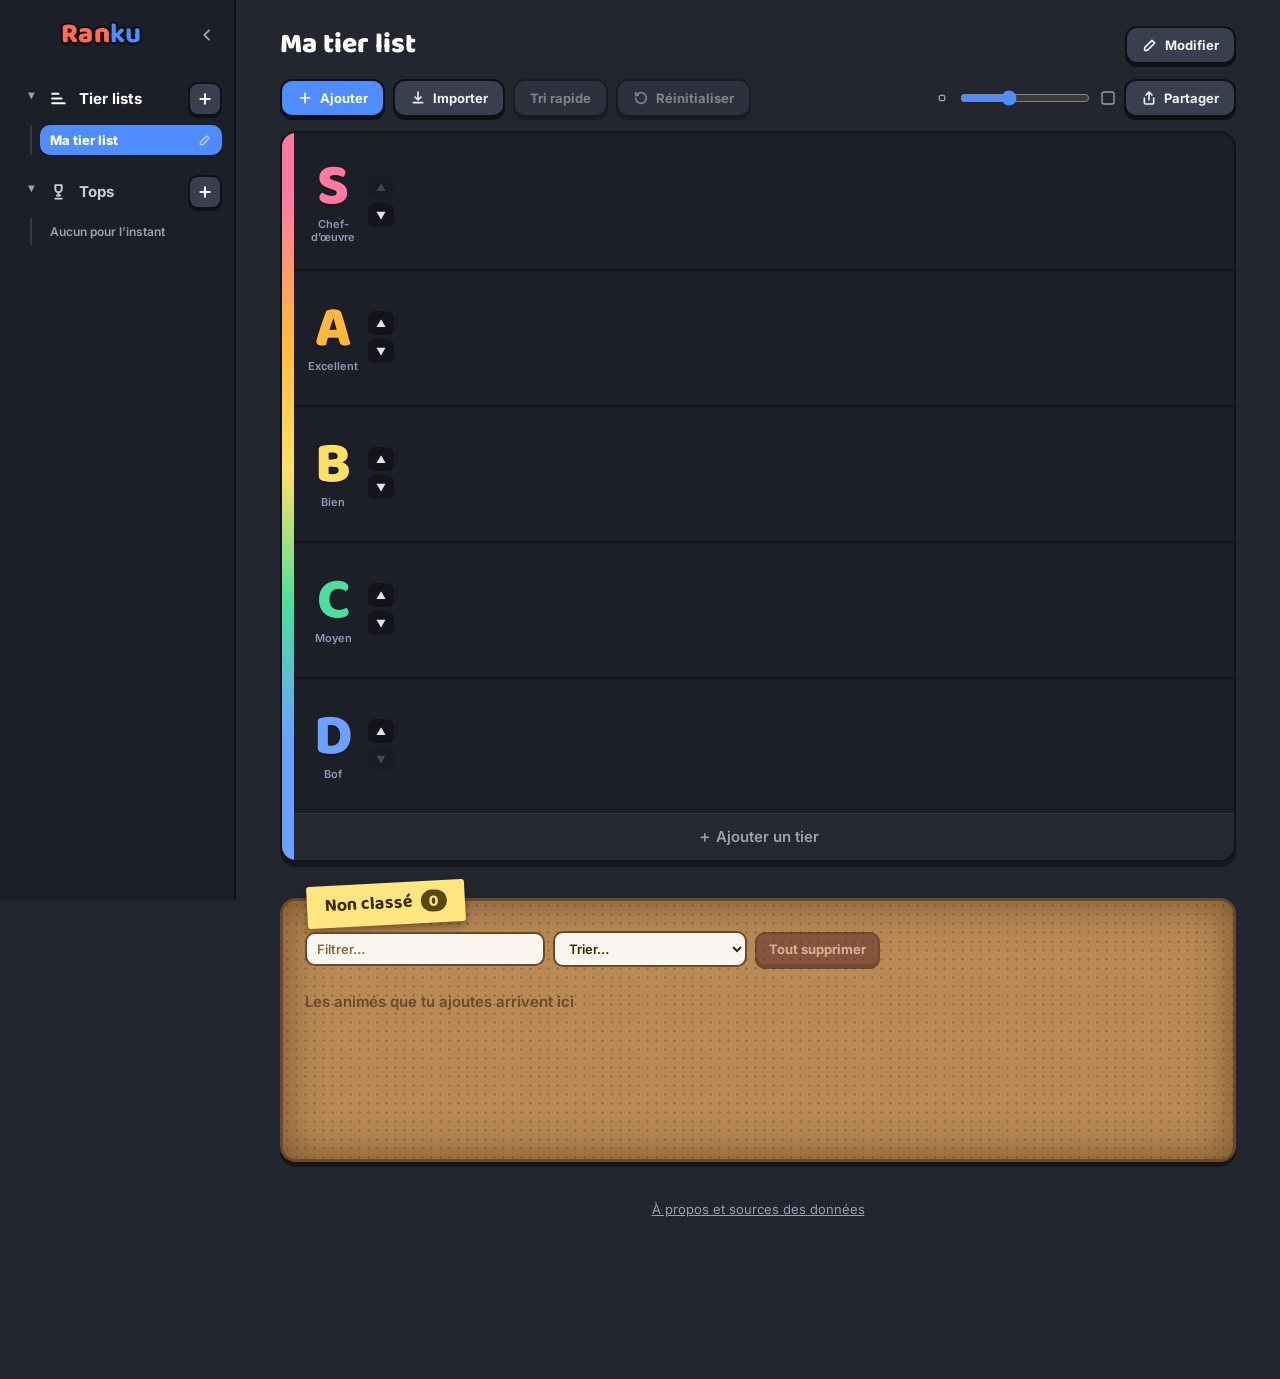
==== commit d571a1ac: "Licences : Love Live séparé de Slime (pont parodie coupé) ; partage : option d'afficher le nom sous " ====
--- a/index.html
+++ b/index.html
@@ -109,6 +109,7 @@
 
 <dialog id="dlgShare" class="modal share">
   <div class="sh-head"><h2>Partager ma tier list</h2><button class="sw-x" id="shClose" type="button" aria-label="Fermer">✕</button></div>
+  <label class="sh-names" id="shNamesRow"><input type="checkbox" id="shNames"> Afficher le nom sous chaque jaquette</label>
   <div class="sh-prev"><div id="shState">Création de l’image…</div><img id="shImg" alt="Aperçu de ta tier list" hidden></div>
   <div class="sh-act">
     <button class="ghost" id="shDl" type="button" disabled>Télécharger l’image</button>
--- a/style.css
+++ b/style.css
@@ -868,3 +868,9 @@
 .sw-pill:disabled { opacity: .5; pointer-events: none; }
 .sw-tools { flex-wrap: wrap; row-gap: 6px; }
 .sw-tools .sw-pill[data-anime] { max-width: 260px; overflow: hidden; text-overflow: ellipsis; white-space: nowrap; }
+
+.ct-btn.ct-del { background: #5a1f27; color: #ffd9de; border-color: #2d0d12; box-shadow: 0 3px 0 #2d0d12; }
+.ct-btn.ct-del.armed { background: #c0392b; color: #fff; }
+
+.sh-names { display: flex; align-items: center; gap: 10px; padding: 2px 18px 12px; color: #c9cde0; font: 700 14px 'Inter', sans-serif; cursor: pointer; }
+.sh-names input { width: 18px; height: 18px; accent-color: var(--accent); }
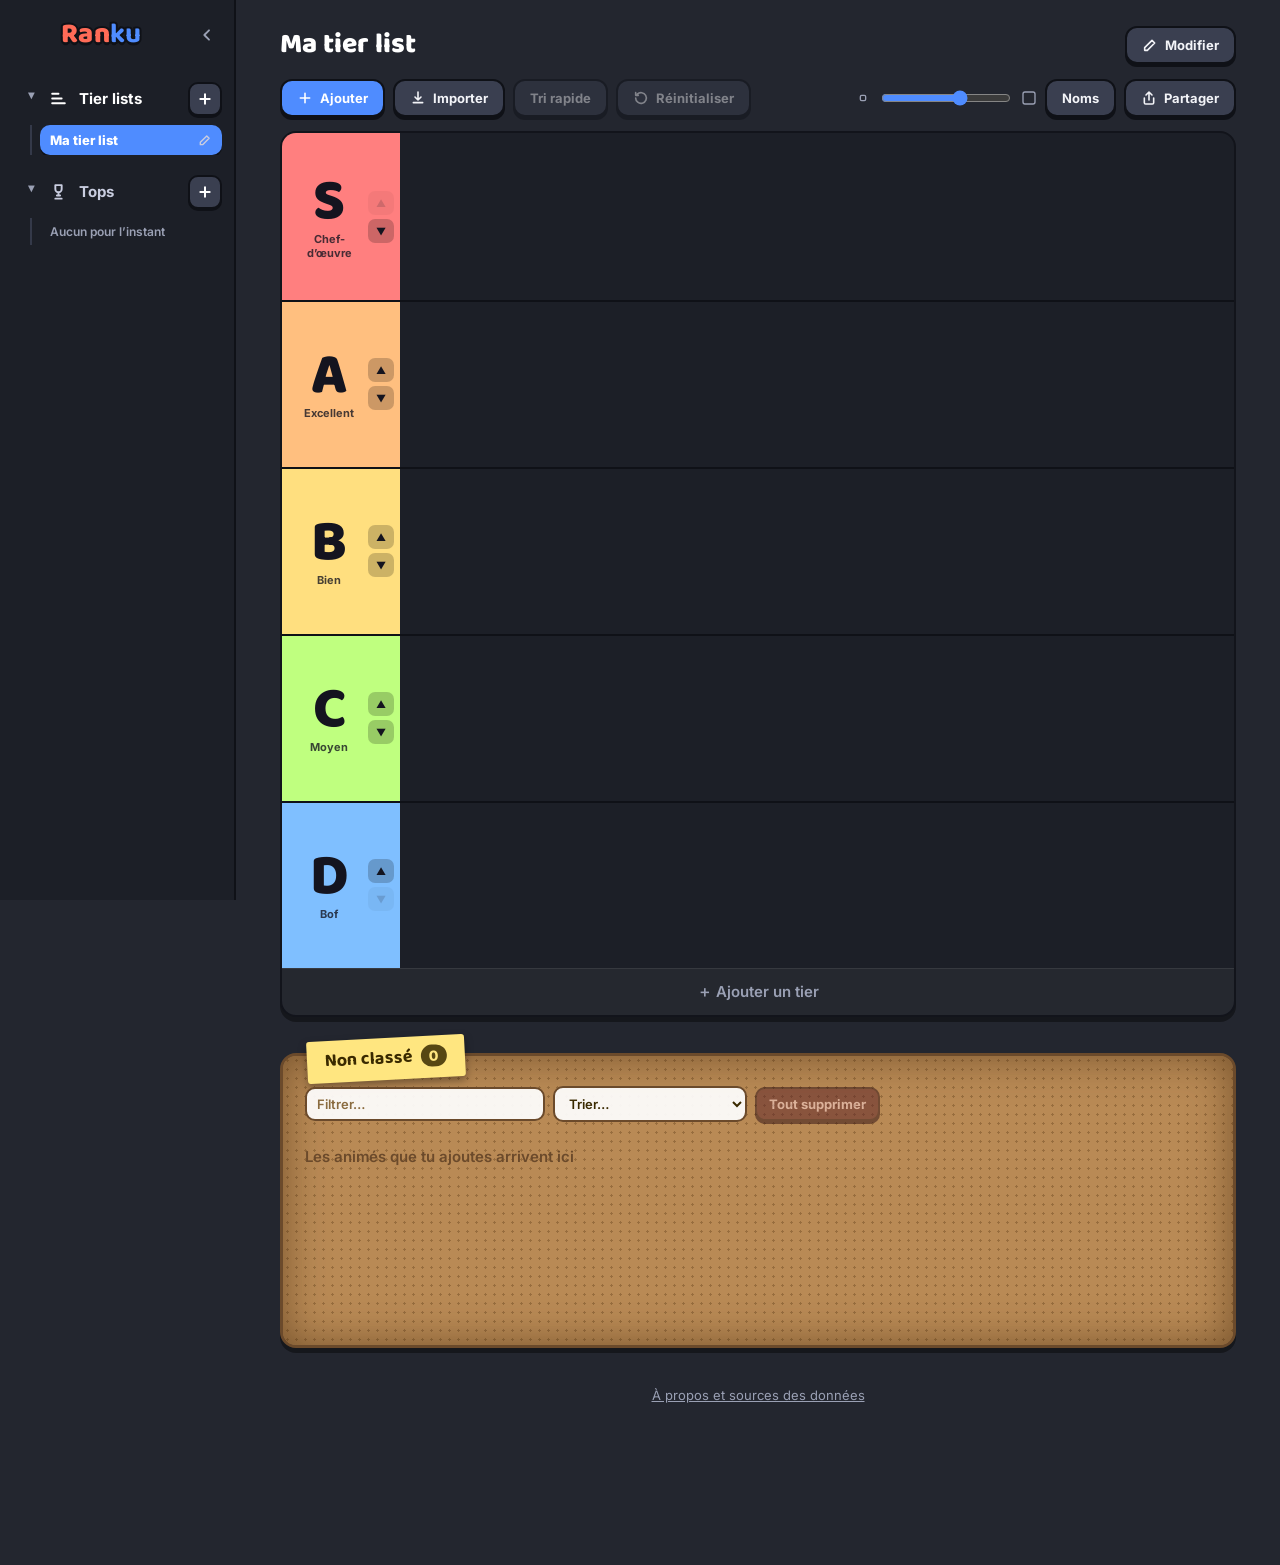
==== commit 74daab86: "Fiche : bouton Renommer (nom affiché sur la jaquette, site et image de partage) Co-Authored-By: Clau" ====
--- a/index.html
+++ b/index.html
@@ -72,12 +72,14 @@
       <button class="ghost sm" id="fiPick" type="button">Changer l’image…</button>
       <button class="ghost sm" id="fiLinkBtn" type="button">Lien d’une image…</button>
       <button class="ghost sm" id="fiReset" type="button" hidden>Image d’origine</button>
+      <button class="ghost sm" id="fiRename" type="button">Renommer…</button>
       <input type="file" id="fiFile" accept="image/*" hidden>
     </div>
     </div>
     <button class="sw-x" id="fiClose" type="button" aria-label="Fermer">✕</button>
   </div>
   <div class="fi-link" id="fiLink" hidden><input id="fiUrl" placeholder="https://… adresse d’une image" autocomplete="off"><button class="primary sm" id="fiUrlOk" type="button">Utiliser</button></div>
+  <div class="fi-link" id="fiNameRow" hidden><input id="fiNameIn" maxlength="40" placeholder="Nom affiché sur la jaquette" autocomplete="off"><button class="primary sm" id="fiNameOk" type="button">OK</button></div>
   <div class="fi-list" id="fiList"></div>
   <div class="fi-foot">
     <button class="danger" id="fiDel" type="button">Retirer de ma liste</button>
@@ -109,8 +111,10 @@
 
 <dialog id="dlgShare" class="modal share">
   <div class="sh-head"><h2>Partager ma tier list</h2><button class="sw-x" id="shClose" type="button" aria-label="Fermer">✕</button></div>
-  <label class="sh-names" id="shNamesRow"><input type="checkbox" id="shNames"> Afficher le nom sous chaque jaquette</label>
   <div class="sh-prev"><div id="shState">Création de l’image…</div><img id="shImg" alt="Aperçu de ta tier list" hidden></div>
+  <div id="shNamesRow">
+    <button class="sw-pill sh-opt" id="shNames" type="button">Noms sur les jaquettes</button>
+  </div>
   <div class="sh-act">
     <button class="ghost" id="shDl" type="button" disabled>Télécharger l’image</button>
     <button class="ghost" id="shCopy" type="button" disabled>Copier</button>
--- a/style.css
+++ b/style.css
@@ -874,3 +874,36 @@
 
 .sh-names { display: flex; align-items: center; gap: 10px; padding: 2px 18px 12px; color: #c9cde0; font: 700 14px 'Inter', sans-serif; cursor: pointer; }
 .sh-names input { width: 18px; height: 18px; accent-color: var(--accent); }
+
+#shNamesRow { padding-bottom: 4px; } #shNamesRow .sh-names { padding-bottom: 8px; }
+
+/* options de l'image de partage : pastilles du site, sous l'aperçu */
+#shNamesRow { display: flex; flex-wrap: wrap; gap: 8px; padding: 2px 18px 12px; }
+#shNamesRow .sh-opt { cursor: pointer; }
+#shNamesRow .sh-opt.on::before { content: '✓ '; }
+
+/* ===== Tiers en blocs de couleur pleins (comme TierMaker) : le nom du tier est sur un rectangle de sa couleur ===== */
+.tiers::before { display: none; }
+.tier-label { background: var(--c1); padding: 6px 34px 6px 10px; }
+.tier-label b { background: none; color: var(--ink); text-shadow: none; filter: none; }
+.tier-label small { color: var(--ink); opacity: .78; font-weight: 700; }
+.mv button { background: rgba(0,0,0,.2); color: var(--ink); }
+.mv button:not(:disabled):hover { background: rgba(0,0,0,.38); }
+.tier + .tier::before { left: 0; right: 0; }
+
+/* ===== Jaquettes des tiers : plus grandes, presque collées, à plat (comme sur l'image de partage) ===== */
+.tier .zone { gap: 3px; padding: 6px 6px 6px 3px; }
+.tier .card { border: 0; border-radius: 4px; box-shadow: none; }
+.tier .card img { border-radius: 4px; }
+.tier .card .tt { border-radius: 0 0 4px 4px; }
+.card .tt { font: 700 12px/1.2 'Inter', sans-serif; padding: 26px 7px 7px; }
+.card .cnt { right: 4px; bottom: 4px; }
+/* nom affiché en permanence sur les jaquettes des tiers (bouton « Noms ») */
+body.show-names .tier .card .tt { display: block; opacity: 1; position: absolute; left: 0; right: 0; bottom: 0; color: #fff; background: linear-gradient(transparent, rgba(0,0,0,.88)); pointer-events: none; }
+/* noms longs : 3 lignes au maximum, jamais en dehors de la jaquette */
+@media (hover: hover) { .card .tt { display: -webkit-box; -webkit-line-clamp: 3; -webkit-box-orient: vertical; overflow: hidden; word-break: break-word; } }
+body.show-names .tier .card .tt { display: -webkit-box; -webkit-line-clamp: 3; -webkit-box-orient: vertical; overflow: hidden; word-break: break-word; }
+.card .tt { padding-bottom: 0; border-bottom: 7px solid rgba(0,0,0,.88); }
+
+/* noms sur les jaquettes : texte blanc à contour sombre, sans fond ni dégradé */
+.card .tt, body.show-names .tier .card .tt { background: none !important; border-bottom: 0 !important; padding: 0 7px !important; bottom: 7px; -webkit-text-stroke: 3.5px rgba(0,0,0,.92); paint-order: stroke fill; text-shadow: 0 1px 4px rgba(0,0,0,.85); }
